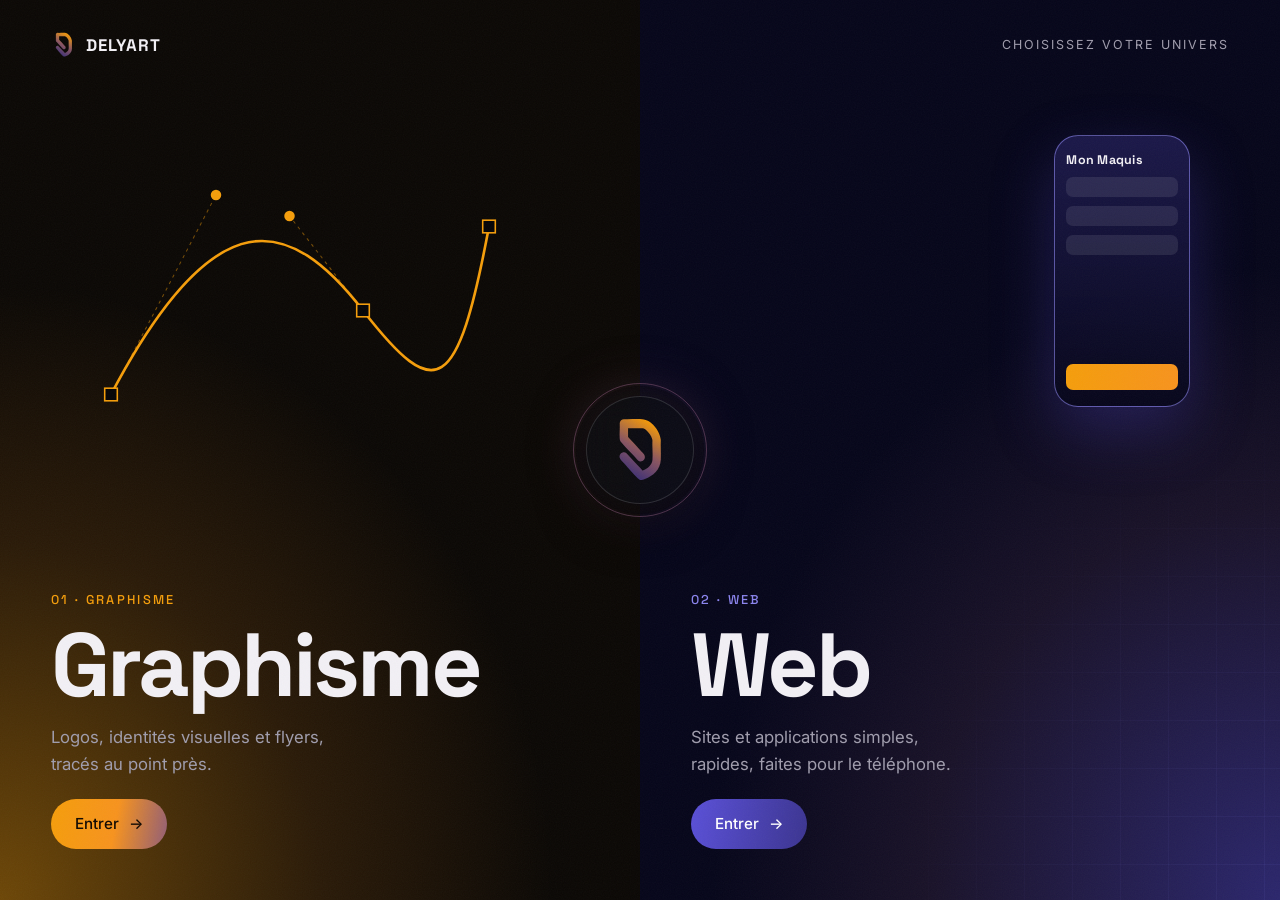
==== index.html @ 740df47e "Add files via upload" ====
<!DOCTYPE html>
<html lang="fr">
<head>
<meta charset="utf-8">
<meta name="viewport" content="width=device-width, initial-scale=1">
<title>DELYART | Graphisme & Web à Abidjan</title>
<meta name="description" content="DELYART : graphiste indépendant et web designer à Abidjan. Choisissez votre univers : Graphisme ou Web.">
<meta name="theme-color" content="#050507">
<link rel="canonical" href="https://delyart.pages.dev/">
<meta property="og:url" content="https://delyart.pages.dev/">
<meta property="og:type" content="website">
<meta property="og:title" content="DELYART | Graphisme & Web à Abidjan">
<meta property="og:description" content="DELYART : graphiste indépendant et web designer à Abidjan. Choisissez votre univers : Graphisme ou Web.">
<meta property="og:image" content="https://delyart.pages.dev/images/og-delyart.png">
<meta property="og:locale" content="fr_FR">
<meta name="twitter:card" content="summary_large_image">
<link rel="icon" href="data:image/svg+xml,%3Csvg xmlns='http://www.w3.org/2000/svg' viewBox='72 19 125 178'%3E%3Cpath d='M102.07,73.11c12.36,13.34,24.79,26.56,36.85,40.17,3.7,4.18,8.59,7.4,8.88,13.95.49,10.96-11.99,16.38-19.38,9.33-13.54-16.47-30.19-31.14-43.66-47.47-2.96-3.59-4.96-6.02-5.36-11.09-1.07-13.63.85-28.84,0-42.63.72-6.32,5.83-9.79,11.35-10.4,16.41.7,33.51-.96,49.84-.03,24.06,1.37,47.76,30.69,50.43,55.71-.77,17.91,1.03,36.8.02,54.59-1.56,27.35-20.86,43.92-43.16,52.45-8.4,3.21-12.7,4.06-19.68-2.54-12.37-11.68-24.84-26.94-36.43-39.73-3.64-4.02-11.79-10.46-12.68-16.07-1.78-11.22,10.56-18.16,18.74-11.79,13.24,14.41,26.76,28.51,40.07,42.93.82.89,2.07,3.17,2.88,3.57,1.63.8,6.78-2.28,8.5-3.25,9.05-5.08,18.07-13.41,19.07-25.15,1.47-17.24-.99-36.95-.11-54.45-.77-10.3-17.38-31.85-26.86-31.85h-39.33v23.74Z' fill='%23F59A06'/%3E%3C/svg%3E">
<link rel="preconnect" href="https://fonts.googleapis.com">
<link rel="preconnect" href="https://fonts.gstatic.com" crossorigin>
<link href="https://fonts.googleapis.com/css2?family=Inter:wght@400;500&family=Space+Grotesk:wght@500;700&display=swap" rel="stylesheet">
<style>
:root{
  --bg:#050507; --text:#f2f0f5; --muted:#a09dad; --line:#26242f;
  --amber:#F59E0B; --orange:#F7931E; --mauve:#8B5A7C; --indigo:#3B3490; --indigo-hi:#8c85f0;
  --grad:linear-gradient(100deg,var(--amber),var(--orange) 40%,var(--mauve) 75%,var(--indigo));
  --display:"Space Grotesk","Segoe UI",system-ui,sans-serif;
  --body:"Inter","Segoe UI",system-ui,sans-serif;
  --ease:cubic-bezier(.16,1,.3,1);
  --pad:clamp(1.25rem,4vw,4rem);
}
*{box-sizing:border-box;margin:0}
html,body{height:100%;background:var(--bg)}
body{color:var(--text);font:400 1rem/1.6 var(--body);-webkit-font-smoothing:antialiased;overflow:hidden}
body::after{content:"";position:fixed;inset:0;z-index:90;pointer-events:none;opacity:.04;background-image:url("data:image/svg+xml,%3Csvg xmlns='http://www.w3.org/2000/svg' width='140' height='140'%3E%3Cfilter id='n'%3E%3CfeTurbulence type='fractalNoise' baseFrequency='.85' numOctaves='3'/%3E%3C/filter%3E%3Crect width='140' height='140' filter='url(%23n)'/%3E%3C/svg%3E")}
:focus-visible{outline:2px solid var(--amber);outline-offset:-4px}
button{font:inherit;color:inherit;background:none;border:0;cursor:pointer}
a.side{color:inherit;text-decoration:none}

/* Barre du haut */
.top{position:fixed;inset:0 0 auto 0;z-index:30;display:flex;justify-content:space-between;align-items:center;padding:clamp(16px,3vw,32px) var(--pad);pointer-events:none}
.brand{display:flex;align-items:center;gap:.6rem;font:700 1.05rem var(--display);letter-spacing:.06em}
.brand svg{width:1.6rem;height:1.6rem}
.hint{font-size:.78rem;letter-spacing:.16em;text-transform:uppercase;color:var(--muted)}

/* Accueil scindé */
.split{display:flex;height:100svh;width:100%}
.side{position:relative;flex:1 1 0;min-width:0;display:flex;align-items:flex-end;text-align:left;transition:flex .9s var(--ease),opacity .6s}
.side-g{z-index:2}
.side-w{z-index:1}
.bg{position:absolute;inset:0;overflow:hidden;transition:filter .6s}
.side-g .bg{background:radial-gradient(120% 95% at 0% 100%,rgba(245,158,11,.42),rgba(247,147,30,.13) 42%,transparent 72%),#0b0805}
.side-w .bg{background:radial-gradient(120% 95% at 100% 100%,rgba(59,52,144,.7),rgba(139,90,124,.14) 46%,transparent 74%),#06061a}
.side-w .bg::before{content:"";position:absolute;inset:0;background-image:linear-gradient(rgba(140,133,240,.08) 1px,transparent 1px),linear-gradient(90deg,rgba(140,133,240,.08) 1px,transparent 1px);background-size:48px 48px;-webkit-mask-image:radial-gradient(90% 80% at 100% 100%,#000,transparent 75%);mask-image:radial-gradient(90% 80% at 100% 100%,#000,transparent 75%)}
.side:focus-visible .bg,.side:hover .bg{filter:brightness(1.18)}

.content{position:relative;display:flex;flex-direction:column;align-items:flex-start;gap:.9rem;padding:var(--pad);padding-right:calc(var(--pad) + 3rem);width:100%;transition:opacity .4s}
.kicker{font:500 .8rem var(--display);letter-spacing:.18em;text-transform:uppercase}
.side-g .kicker{color:var(--amber)} .side-w .kicker{color:var(--indigo-hi)}
.title{font:700 clamp(2.6rem,7vw,6rem)/.98 var(--display);letter-spacing:-.035em}
.desc{max-width:26ch;color:var(--muted);font-size:1.05rem}
.go{display:inline-flex;align-items:center;gap:.6rem;margin-top:.4rem;padding:.8rem 1.5rem;border-radius:999px;font-weight:500;font-size:.95rem;transition:gap .4s var(--ease),box-shadow .3s}
.side-g .go{background:var(--grad);background-size:140% 100%;color:#120a02}
.side-w .go{background:linear-gradient(100deg,#5a50d8,var(--indigo));color:#fff}
.side:hover .go,.side:focus-visible .go{gap:1rem}
.side-g:hover .go{box-shadow:0 10px 30px rgba(245,158,11,.28)}
.side-w:hover .go{box-shadow:0 10px 30px rgba(90,80,216,.4)}

/* Décors */
.art{position:absolute;pointer-events:none;transition:transform .9s var(--ease)}
.bez{left:clamp(1.5rem,7vw,6rem);top:17%;width:min(34vw,420px);overflow:visible}
.bez .curve{fill:none;stroke:var(--amber);stroke-width:2.5;stroke-linecap:round;stroke-dasharray:700;stroke-dashoffset:700;animation:draw 2.2s .5s var(--ease) forwards}
.bez .handle{stroke:rgba(245,158,11,.45);stroke-width:1;stroke-dasharray:3 4}
.bez rect{fill:var(--bg);stroke:var(--amber);stroke-width:1.5}
.bez circle{fill:var(--amber)}
.side-g:hover .bez{transform:translate(8px,-6px) rotate(-2deg)}
.phone{right:clamp(1.5rem,7vw,6rem);top:15%;width:136px;aspect-ratio:9/18;border-radius:24px;border:1.5px solid rgba(140,133,240,.6);background:linear-gradient(180deg,rgba(59,52,144,.4),rgba(6,6,26,.85));padding:16px 11px;display:flex;flex-direction:column;gap:9px;transform:rotate(6deg);box-shadow:0 24px 60px rgba(59,52,144,.45)}
.phone b{font:700 .78rem var(--display);letter-spacing:.02em}
.phone i{display:block;height:20px;border-radius:7px;background:rgba(255,255,255,.09)}
.phone i.hot{background:linear-gradient(100deg,var(--amber),var(--orange));height:26px;margin-top:auto}
.side-w:hover .phone{transform:rotate(2deg) translateY(-8px)}

/* Pastille centrale : le D + plume */
.badge{position:absolute;z-index:5;right:0;top:50%;translate:50% -50%;width:108px;height:108px;border-radius:50%;display:grid;place-items:center;pointer-events:none;background:rgba(14,14,20,.72);-webkit-backdrop-filter:blur(14px);backdrop-filter:blur(14px);border:1px solid rgba(242,240,245,.14);box-shadow:0 0 0 10px rgba(5,5,7,.35),0 18px 50px rgba(0,0,0,.55),0 0 60px rgba(139,90,124,.35);transition:opacity .5s,scale .6s var(--ease)}
.badge svg{width:46px;height:auto}
.badge::before{content:"";position:absolute;inset:-14px;border-radius:50%;border:1.5px solid rgba(139,90,124,.5);animation:ring 3.6s ease-out infinite}
@keyframes ring{0%{transform:scale(.8);opacity:.9}100%{transform:scale(1.35);opacity:0}}
@keyframes draw{to{stroke-dashoffset:0}}
@keyframes rise{from{opacity:0;transform:translateY(16px)}to{opacity:1;transform:none}}
@keyframes pop{from{opacity:0;scale:.6}to{opacity:1;scale:1}}
.content>*{animation:rise .9s var(--ease) both}
.content>:nth-child(2){animation-delay:.12s}.content>:nth-child(3){animation-delay:.22s}.content>:nth-child(4){animation-delay:.32s}
.badge{animation:pop .8s .5s var(--ease) both}
.art{animation:rise 1s .3s var(--ease) both}

/* Survol : le côté visé s'agrandit (ordinateur seulement) */
@media (hover:hover) and (pointer:fine){
  .split:not(.entering):has(.side:hover) .side:not(:hover){flex:.72}
  .split:not(.entering) .side:hover{flex:1.4}
}

/* Entrée : le côté choisi prend tout l'écran */
.split.entering .side{flex:0.0001;opacity:0;pointer-events:none}
.split.entering .side.chosen{flex:1000;opacity:1}
.split.entering .badge{opacity:0}
.split.entering .content{opacity:0}

/* Téléphone : deux blocs l'un au-dessus de l'autre, on touche pour choisir */
@media (max-width:48rem){
  .split{flex-direction:column}
  .side{flex:1 1 0}
  .content{padding-right:var(--pad);gap:.6rem;padding-bottom:calc(var(--pad) + 1.4rem)}
  .side-g .content{padding-bottom:calc(var(--pad) + 3rem)}
  .title{font-size:clamp(2.2rem,11vw,3.4rem)}
  .desc{font-size:.95rem}
  .go{padding:.6rem 1.2rem;font-size:.9rem}
  .badge{right:auto;left:50%;top:auto;bottom:0;translate:-50% 50%;width:88px;height:88px}
  .badge svg{width:38px}
  .art{display:none}
  .hint{display:none}
  .side-g .bg{background:radial-gradient(130% 100% at 0% 100%,rgba(245,158,11,.42),transparent 70%),#0b0805}
}
@media (prefers-reduced-motion:reduce){
  *,*::before{animation:none!important;transition:none!important}
  .bez .curve{stroke-dashoffset:0}
}
</style>
<script type="application/ld+json">{"@context": "https://schema.org", "@type": "ProfessionalService", "name": "DELYART", "description": "Graphiste indépendant et web designer à Abidjan : logos, identités visuelles, flyers, sites et applications.", "url": "https://delyart.pages.dev/", "image": "https://delyart.pages.dev/images/og-delyart.png", "email": "jardelehouman5@gmail.com", "areaServed": "Côte d'Ivoire", "address": {"@type": "PostalAddress", "addressLocality": "Abidjan", "addressCountry": "CI"}, "sameAs": ["https://instagram.com/delyart", "https://behance.net/delyart"]}</script>
</head>
<body>

<!-- Tracé du logo déclaré une seule fois -->
<svg width="0" height="0" style="position:absolute" aria-hidden="true">
  <defs>
    <linearGradient id="g" gradientUnits="userSpaceOnUse" x1="185" y1="45" x2="100" y2="185">
      <stop offset="0" stop-color="#f59a06"/><stop offset=".5" stop-color="#8a5560"/><stop offset="1" stop-color="#342b78"/>
    </linearGradient>
    <path id="pD" fill="url(#g)" d="M102.07,73.11c12.36,13.34,24.79,26.56,36.85,40.17,3.7,4.18,8.59,7.4,8.88,13.95.49,10.96-11.99,16.38-19.38,9.33-13.54-16.47-30.19-31.14-43.66-47.47-2.96-3.59-4.96-6.02-5.36-11.09-1.07-13.63.85-28.84,0-42.63.72-6.32,5.83-9.79,11.35-10.4,16.41.7,33.51-.96,49.84-.03,24.06,1.37,47.76,30.69,50.43,55.71-.77,17.91,1.03,36.8.02,54.59-1.56,27.35-20.86,43.92-43.16,52.45-8.4,3.21-12.7,4.06-19.68-2.54-12.37-11.68-24.84-26.94-36.43-39.73-3.64-4.02-11.79-10.46-12.68-16.07-1.78-11.22,10.56-18.16,18.74-11.79,13.24,14.41,26.76,28.51,40.07,42.93.82.89,2.07,3.17,2.88,3.57,1.63.8,6.78-2.28,8.5-3.25,9.05-5.08,18.07-13.41,19.07-25.15,1.47-17.24-.99-36.95-.11-54.45-.77-10.3-17.38-31.85-26.86-31.85h-39.33v23.74Z"/>
    <g id="pNib">
      <path fill="url(#g)" d="M51.86,104.36c1.7-9.09,1.52-17.34-1.26-26.14.98-.2,1.34.11,2.08.64,1.08.78,9.54,11.58,10.46,13.14,1.22,2.08-.98,4.6,1.31,6.56,5.69,4.89,9.6-8.39.76-7l-11.73-15.34c.35-1.76,4.32,1.06,5.24,1.44,4.13,1.71,8.73,3.45,13.13,4.04,1.46.2,4.91-.38,5.73.49l5.14,21.08c-.08.84-1.09,1.66-1.65,2.23-1.03,1.05-9.55,8.47-10.19,8.58-1.32.22-3.21-2.11-4.52-2.95-4.47-2.86-9.43-5.48-14.51-6.77Z"/>
      <path fill="#f59a06" d="M72.25,117.52c3.87-4.44,9.41-8.05,13.65-12.17,1.71-.55,2.18,1.89,3.38,2.87.22,1.32-13.19,12.75-15.19,14.19-1.01.59-3.05-3.38-2.88-4,.22-.46.73-.56,1.03-.9Z"/>
      <path fill="#f59a06" d="M51.71,75.86c-3.41,2.97-6.85-3.26-3.82-5.22,3.44-2.22,6.36,3.01,3.82,5.22Z"/>
    </g>
    <path id="pCurve" fill="#f29100" d="M39.99,134.46c1.19,1.22,5.12.07,5.65,4.36.75,6.1-7.19,6.86-8.45,1.97-.67-2.59,1.18-3.73,1-5.01-.11-.8-2.11-3.66-2.63-4.75-6.12-12.86-8.64-26.35-2.41-39.89l4.27-7.6-25.03,20.28-.77,4.16c-3.2,2.03-6.36-2.65-3.43-5.13,1.41-1.19,1.95-.17,3.1-.2,1.76-.05,24.54-19.58,28.22-22.39.83-.64,5.51-4.25,5.94-4.26,3.6,1.6-.81,3.64-2.28,5.1-12.31,12.27-14.33,27.85-7.76,44.31.68,1.7,3.57,8.03,4.57,9.05Z"/>
  </defs>
</svg>

<div class="top" id="top">
  <div class="brand"><svg viewBox="72 19 125 178" aria-hidden="true"><use href="#pD"/></svg><span>DELYART</span></div>
  <span class="hint">Choisissez votre univers</span>
</div>

<main class="split" id="split">
  <a class="side side-g" href="graphisme.html" data-room="graphisme" aria-label="Entrer dans l'univers Graphisme">
    <span class="bg" aria-hidden="true"></span>
    <svg class="art bez" viewBox="0 0 400 260" aria-hidden="true">
      <line class="handle" x1="20" y1="230" x2="120" y2="40"/>
      <line class="handle" x1="260" y1="150" x2="190" y2="60"/>
      <path class="curve" d="M20 230 C 120 40, 190 60, 260 150 S 350 230, 380 70"/>
      <rect x="14" y="224" width="12" height="12"/><rect x="254" y="144" width="12" height="12"/><rect x="374" y="64" width="12" height="12"/>
      <circle cx="120" cy="40" r="5"/><circle cx="190" cy="60" r="5"/>
    </svg>
    <span class="content">
      <span class="kicker">01 · Graphisme</span>
      <span class="title">Graphisme</span>
      <span class="desc">Logos, identités visuelles et flyers, tracés au point près.</span>
      <span class="go">Entrer <span aria-hidden="true">→</span></span>
    </span>
    <span class="badge" aria-hidden="true"><svg viewBox="72 19 125 178"><use href="#pD"/></svg></span>
  </a>

  <a class="side side-w" href="web.html" data-room="web" aria-label="Entrer dans l'univers Web">
    <span class="bg" aria-hidden="true"></span>
    <span class="art phone" aria-hidden="true"><b>Mon Maquis</b><i></i><i></i><i></i><i class="hot"></i></span>
    <span class="content">
      <span class="kicker">02 · Web</span>
      <span class="title">Web</span>
      <span class="desc">Sites et applications simples, rapides, faites pour le téléphone.</span>
      <span class="go">Entrer <span aria-hidden="true">→</span></span>
    </span>
  </a>
</main>

<script>
(()=>{
const $$=s=>[...document.querySelectorAll(s)];
const rd=matchMedia('(prefers-reduced-motion:reduce)').matches;
const split=document.querySelector('#split'),sides=$$('.side');
const pages={graphisme:'graphisme.html',web:'web.html'};
let busy=false;
/* Le côté choisi s'agrandit, puis on ouvre la page de l'univers */
function go(name){
  if(busy)return;busy=true;
  split.classList.add('entering');
  sides.forEach(s=>s.classList.toggle('chosen',s.dataset.room===name));
  setTimeout(()=>{location.href=pages[name]},rd?0:750);
}
sides.forEach(s=>s.addEventListener('click',e=>{if(e.metaKey||e.ctrlKey||e.shiftKey||e.button)return;e.preventDefault();go(s.dataset.room)}));
/* Retour avec le bouton précédent du navigateur */
addEventListener('pageshow',e=>{
  if(e.persisted){busy=false;split.classList.remove('entering');sides.forEach(s=>s.classList.remove('chosen'))}
});
/* Anciens liens #graphisme et #web */
const h=location.hash.slice(1);
if(pages[h])location.replace(pages[h]);
})();
</script>
</body>
</html>
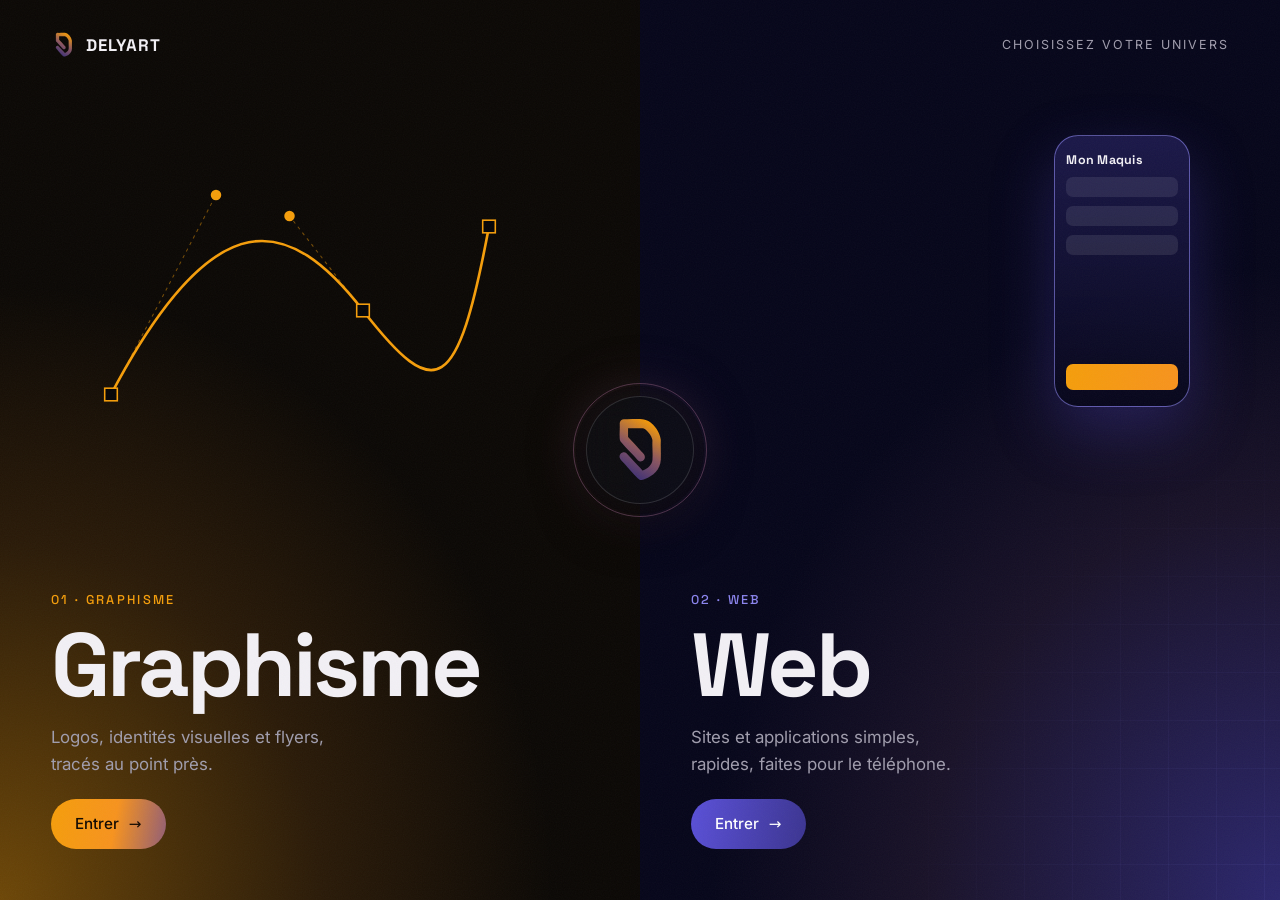
==== commit 49fbf6e4: "Add files via upload" ====
--- a/index.html
+++ b/index.html
@@ -6,18 +6,17 @@
 <title>DELYART | Graphisme & Web à Abidjan</title>
 <meta name="description" content="DELYART : graphiste indépendant et web designer à Abidjan. Choisissez votre univers : Graphisme ou Web.">
 <meta name="theme-color" content="#050507">
-<link rel="canonical" href="https://delyart.pages.dev/">
-<meta property="og:url" content="https://delyart.pages.dev/">
+<link rel="canonical" href="https://delyart.jardelehouman.workers.dev/">
+<meta property="og:url" content="https://delyart.jardelehouman.workers.dev/">
 <meta property="og:type" content="website">
 <meta property="og:title" content="DELYART | Graphisme & Web à Abidjan">
 <meta property="og:description" content="DELYART : graphiste indépendant et web designer à Abidjan. Choisissez votre univers : Graphisme ou Web.">
-<meta property="og:image" content="https://delyart.pages.dev/images/og-delyart.png">
+<meta property="og:image" content="https://delyart.jardelehouman.workers.dev/images/og-delyart.png">
 <meta property="og:locale" content="fr_FR">
 <meta name="twitter:card" content="summary_large_image">
 <link rel="icon" href="data:image/svg+xml,%3Csvg xmlns='http://www.w3.org/2000/svg' viewBox='72 19 125 178'%3E%3Cpath d='M102.07,73.11c12.36,13.34,24.79,26.56,36.85,40.17,3.7,4.18,8.59,7.4,8.88,13.95.49,10.96-11.99,16.38-19.38,9.33-13.54-16.47-30.19-31.14-43.66-47.47-2.96-3.59-4.96-6.02-5.36-11.09-1.07-13.63.85-28.84,0-42.63.72-6.32,5.83-9.79,11.35-10.4,16.41.7,33.51-.96,49.84-.03,24.06,1.37,47.76,30.69,50.43,55.71-.77,17.91,1.03,36.8.02,54.59-1.56,27.35-20.86,43.92-43.16,52.45-8.4,3.21-12.7,4.06-19.68-2.54-12.37-11.68-24.84-26.94-36.43-39.73-3.64-4.02-11.79-10.46-12.68-16.07-1.78-11.22,10.56-18.16,18.74-11.79,13.24,14.41,26.76,28.51,40.07,42.93.82.89,2.07,3.17,2.88,3.57,1.63.8,6.78-2.28,8.5-3.25,9.05-5.08,18.07-13.41,19.07-25.15,1.47-17.24-.99-36.95-.11-54.45-.77-10.3-17.38-31.85-26.86-31.85h-39.33v23.74Z' fill='%23F59A06'/%3E%3C/svg%3E">
-<link rel="preconnect" href="https://fonts.googleapis.com">
-<link rel="preconnect" href="https://fonts.gstatic.com" crossorigin>
-<link href="https://fonts.googleapis.com/css2?family=Inter:wght@400;500&family=Space+Grotesk:wght@500;700&display=swap" rel="stylesheet">
+<link rel="stylesheet" href="assets/fonts.css">
+<link rel="stylesheet" href="assets/site.css">
 <style>
 :root{
   --bg:#050507; --text:#f2f0f5; --muted:#a09dad; --line:#26242f;
@@ -124,7 +123,8 @@
   .bez .curve{stroke-dashoffset:0}
 }
 </style>
-<script type="application/ld+json">{"@context": "https://schema.org", "@type": "ProfessionalService", "name": "DELYART", "description": "Graphiste indépendant et web designer à Abidjan : logos, identités visuelles, flyers, sites et applications.", "url": "https://delyart.pages.dev/", "image": "https://delyart.pages.dev/images/og-delyart.png", "email": "jardelehouman5@gmail.com", "areaServed": "Côte d'Ivoire", "address": {"@type": "PostalAddress", "addressLocality": "Abidjan", "addressCountry": "CI"}, "sameAs": ["https://instagram.com/delyart", "https://behance.net/delyart"]}</script>
+<link rel="stylesheet" href="motion/motion.css">
+<script type="application/ld+json">{"@context": "https://schema.org", "@type": "ProfessionalService", "name": "DELYART", "description": "Graphiste indépendant et web designer à Abidjan : logos, identités visuelles, flyers, sites et applications.", "url": "https://delyart.jardelehouman.workers.dev/", "image": "https://delyart.jardelehouman.workers.dev/images/og-delyart.png", "email": "contact.delyart@gmail.com", "areaServed": "Côte d'Ivoire", "address": {"@type": "PostalAddress", "addressLocality": "Abidjan", "addressCountry": "CI"}, "sameAs": ["https://instagram.com/delyart", "https://behance.net/delyart"]}</script>
 </head>
 <body>
 
@@ -150,6 +150,7 @@
 </div>
 
 <main class="split" id="split">
+  <h1 class="sr-only">DELYART, graphiste indépendant et web designer à Abidjan</h1>
   <a class="side side-g" href="graphisme.html" data-room="graphisme" aria-label="Entrer dans l'univers Graphisme">
     <span class="bg" aria-hidden="true"></span>
     <svg class="art bez" viewBox="0 0 400 260" aria-hidden="true">
@@ -180,6 +181,7 @@
   </a>
 </main>
 
+<script src="motion/motion.js"></script>
 <script>
 (()=>{
 const $$=s=>[...document.querySelectorAll(s)];
--- a/assets/fonts.css
+++ b/assets/fonts.css
@@ -0,0 +1,5 @@
+/* DELYART — polices auto-hébergées (sous-ensemble latin, licence SIL OFL) */
+@font-face{font-family:"Space Grotesk";font-style:normal;font-weight:500;font-display:swap;src:url("fonts/space-grotesk-latin-500-normal.woff2") format("woff2")}
+@font-face{font-family:"Space Grotesk";font-style:normal;font-weight:700;font-display:swap;src:url("fonts/space-grotesk-latin-700-normal.woff2") format("woff2")}
+@font-face{font-family:"Inter";font-style:normal;font-weight:400;font-display:swap;src:url("fonts/inter-latin-400-normal.woff2") format("woff2")}
+@font-face{font-family:"Inter";font-style:normal;font-weight:500;font-display:swap;src:url("fonts/inter-latin-500-normal.woff2") format("woff2")}
--- a/assets/site.css
+++ b/assets/site.css
@@ -0,0 +1,47 @@
+/* DELYART — éléments communs : accessibilité, WhatsApp flottant, prix */
+
+/* Texte lisible par Google et les lecteurs d'écran, invisible à l'écran */
+.sr-only{position:absolute;width:1px;height:1px;margin:-1px;padding:0;overflow:hidden;clip:rect(0 0 0 0);clip-path:inset(50%);white-space:nowrap;border:0}
+
+/* Lien d'évitement : apparaît au premier appui sur Tab */
+.skip{position:fixed;top:0;left:1rem;z-index:100;padding:.75rem 1.25rem;background:var(--skip-bg,#F59E0B);color:var(--skip-fg,#120a02);font:500 .95rem/1 var(--body,system-ui,sans-serif);border-radius:0 0 .5rem .5rem;transform:translateY(-120%);transition:transform .15s}
+.skip:focus{transform:none}
+main:focus{outline:none}
+
+/* Bouton WhatsApp flottant (masqué quand la section Contact est à l'écran) */
+.wa-float{position:fixed;right:max(1rem,env(safe-area-inset-right));bottom:max(1rem,env(safe-area-inset-bottom));z-index:40;display:inline-flex;align-items:center;gap:.55rem;min-height:3.25rem;padding:0 1.25rem 0 1.05rem;border-radius:999px;background:var(--wa-bg,#F59E0B);color:var(--wa-fg,#120a02);font:500 .95rem/1 var(--body,system-ui,sans-serif);text-decoration:none;box-shadow:0 10px 30px rgba(0,0,0,.45);transition:transform .25s var(--ease,cubic-bezier(.16,1,.3,1)),opacity .3s,box-shadow .25s,visibility 0s;animation:waIn .7s var(--ease,cubic-bezier(.16,1,.3,1)) .9s backwards}
+.wa-float svg{width:1.35rem;height:1.35rem;fill:currentColor;flex:none}
+.wa-float:hover{transform:translateY(-3px);box-shadow:0 14px 36px rgba(0,0,0,.55)}
+.wa-float:focus-visible{outline:2px solid #fff;outline-offset:3px}
+.wa-float.hide{opacity:0;visibility:hidden;transform:translateY(12px);pointer-events:none;transition:transform .3s,opacity .3s,visibility 0s .3s}
+@keyframes waIn{from{opacity:0;transform:translateY(16px) scale(.92)}}
+@media (prefers-reduced-motion:reduce){.wa-float{animation:none;transition:none}.skip{transition:none}}
+
+/* Prix affiché sous un service (voir commentaire dans graphisme.html) */
+.price{display:inline-block;margin-top:.6rem;font:500 .95rem var(--display,inherit);color:var(--price-c,#F59E0B)}
+
+/* Titres : retours à la ligne équilibrés */
+h1{text-wrap:balance}
+
+/* Liste de services avec prix (Graphisme et Web) */
+.svc-sec,.about-sec{border-top:1px solid var(--line,#26242f)}
+.svc-list{list-style:none;padding:0;margin-top:2.5rem}
+.svc-list li{display:grid;grid-template-columns:minmax(10rem,1fr) 2fr;gap:1.5rem;padding:1.5rem .75rem;border-bottom:1px solid var(--line,#26242f);transition:background .3s,padding .3s var(--ease,cubic-bezier(.16,1,.3,1))}
+.svc-list li:first-child{border-top:1px solid var(--line,#26242f)}
+.svc-list li:hover{background:var(--surface,#0e0e14);padding-left:1.5rem}
+.svc-list h3{font-size:1.3rem}
+.svc-list p{color:var(--muted,#a09dad);max-width:46ch}
+.svc-list .price{display:block;margin-top:.7rem}
+.price-note{color:var(--muted,#a09dad);font-size:.92rem;margin-top:1.25rem;max-width:60ch}
+@media (max-width:52rem){.svc-list li{grid-template-columns:1fr;gap:.4rem}}
+
+/* À propos */
+.about{display:grid;grid-template-columns:auto 1fr;gap:clamp(1.5rem,4vw,3.5rem);align-items:center}
+.about-mark{width:clamp(7.5rem,18vw,11rem);aspect-ratio:1;border-radius:1.2rem;background:var(--surface,#0e0e14);border:1px solid var(--line,#26242f);display:grid;place-items:center;overflow:hidden}
+.about-mark svg{width:46%;height:auto}
+.about-mark img{width:100%;height:100%;object-fit:cover}
+.about h2{margin:.5rem 0 1rem}
+.about p{color:var(--muted,#a09dad);max-width:52ch}
+.about p+p{margin-top:.9rem}
+.about .btn{margin-top:1.5rem}
+@media (max-width:40rem){.about{grid-template-columns:1fr}}
--- a/motion/motion.css
+++ b/motion/motion.css
@@ -0,0 +1,55 @@
+/* ==========================================================
+   DELYART — Animations (reprises du travail Bolt, réécrites en CSS/JS simples)
+   Chargé APRÈS le <style> de chaque page. Utilise --ease / --amber de la page.
+   Tout est désactivé si l'utilisateur demande « moins d'animations ».
+   ========================================================== */
+
+/* 1. Apparition au scroll v2 : plus ample (28px, 1s) + flou sur ordinateur.
+      Sur téléphone : pas de flou (plus léger pour les mobiles d'entrée de gamme). */
+html.js .rv{
+  opacity:0;
+  transform:translateY(28px);
+  transition:opacity 1s var(--ease,cubic-bezier(.16,1,.3,1)),transform 1s var(--ease,cubic-bezier(.16,1,.3,1)),filter 1s var(--ease,cubic-bezier(.16,1,.3,1));
+}
+html.js .rv.in{opacity:1;transform:none}
+@media (hover:hover) and (pointer:fine){
+  html.js .rv{filter:blur(8px)}
+  html.js .rv.in{filter:blur(0)}
+}
+
+/* 2. Entrée de page (pages Graphisme et Web) : fondu + léger flou.
+      fill-mode « backwards » : aucun style résiduel après l'animation. */
+@keyframes pageIn{
+  from{opacity:0;transform:translateY(12px) scale(.99);filter:blur(6px)}
+  to{opacity:1;transform:none;filter:blur(0)}
+}
+main:not(.split){animation:pageIn .6s var(--ease,cubic-bezier(.16,1,.3,1)) backwards}
+
+/* 3. Boutons magnétiques */
+[data-magnet]{will-change:translate}
+
+/* 4. Accueil : le split suit la souris en 3D (±3°) */
+html.fine-motion .split{
+  transform:perspective(1200px) rotateX(var(--rx,0deg)) rotateY(var(--ry,0deg));
+  transition:transform .3s ease-out;
+}
+html.fine-motion .split.entering{transition:transform .3s ease-out}
+
+/* 5. Curseur personnalisé (accueil, ordinateur seulement) */
+html.has-cursor .side{cursor:none}
+.cursor-ring,.cursor-dot{
+  position:fixed;left:0;top:0;z-index:100;pointer-events:none;border-radius:50%;
+  mix-blend-mode:difference;opacity:0;transition:opacity .25s;
+}
+.cursor-ring{width:32px;height:32px;border:1px solid rgba(245,158,11,.5);
+  scale:var(--s,1);transition:opacity .25s,scale .25s var(--ease,cubic-bezier(.16,1,.3,1))}
+.cursor-dot{width:6px;height:6px;background:var(--amber,#F59E0B)}
+html.cursor-on .cursor-ring,html.cursor-on .cursor-dot{opacity:1}
+
+/* 6. Mouvement réduit : tout est affiché directement */
+@media (prefers-reduced-motion:reduce){
+  html.js .rv,html.js .rv.in{opacity:1;transform:none;filter:none;transition:none}
+  main:not(.split){animation:none}
+  .split{transform:none!important}
+  .cursor-ring,.cursor-dot{display:none}
+}
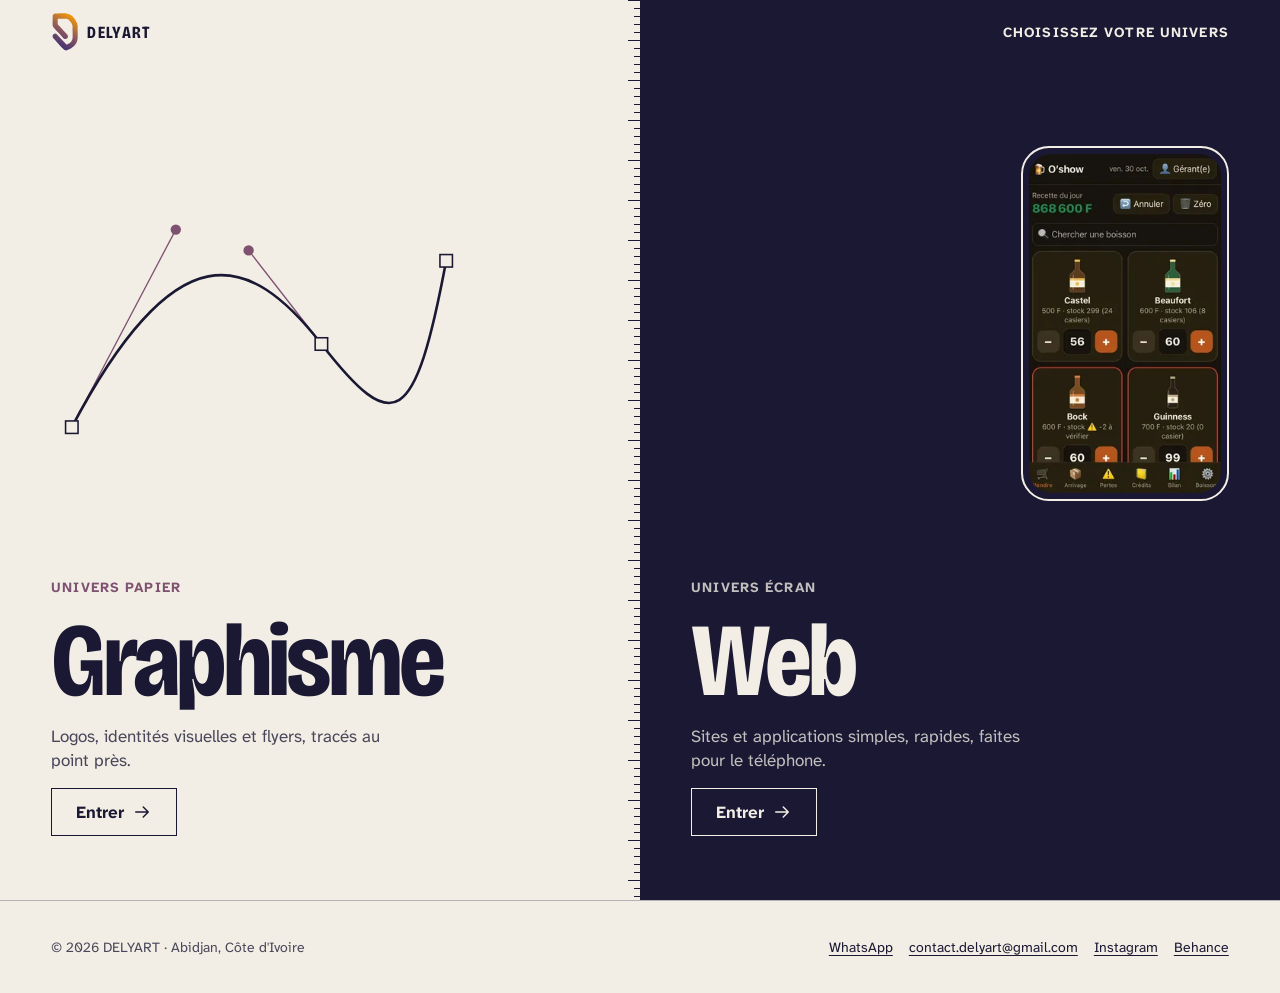
==== commit 3fa3b321: "Add files via upload" ====
--- a/index.html
+++ b/index.html
@@ -2,10 +2,10 @@
 <html lang="fr">
 <head>
 <meta charset="utf-8">
-<meta name="viewport" content="width=device-width, initial-scale=1">
+<meta name="viewport" content="width=device-width, initial-scale=1, viewport-fit=cover">
 <title>DELYART | Graphisme & Web à Abidjan</title>
 <meta name="description" content="DELYART : graphiste indépendant et web designer à Abidjan. Choisissez votre univers : Graphisme ou Web.">
-<meta name="theme-color" content="#050507">
+<meta name="theme-color" content="#F2EEE5">
 <link rel="canonical" href="https://delyart.jardelehouman.workers.dev/">
 <meta property="og:url" content="https://delyart.jardelehouman.workers.dev/">
 <meta property="og:type" content="website">
@@ -15,121 +15,17 @@
 <meta property="og:locale" content="fr_FR">
 <meta name="twitter:card" content="summary_large_image">
 <link rel="icon" href="data:image/svg+xml,%3Csvg xmlns='http://www.w3.org/2000/svg' viewBox='72 19 125 178'%3E%3Cpath d='M102.07,73.11c12.36,13.34,24.79,26.56,36.85,40.17,3.7,4.18,8.59,7.4,8.88,13.95.49,10.96-11.99,16.38-19.38,9.33-13.54-16.47-30.19-31.14-43.66-47.47-2.96-3.59-4.96-6.02-5.36-11.09-1.07-13.63.85-28.84,0-42.63.72-6.32,5.83-9.79,11.35-10.4,16.41.7,33.51-.96,49.84-.03,24.06,1.37,47.76,30.69,50.43,55.71-.77,17.91,1.03,36.8.02,54.59-1.56,27.35-20.86,43.92-43.16,52.45-8.4,3.21-12.7,4.06-19.68-2.54-12.37-11.68-24.84-26.94-36.43-39.73-3.64-4.02-11.79-10.46-12.68-16.07-1.78-11.22,10.56-18.16,18.74-11.79,13.24,14.41,26.76,28.51,40.07,42.93.82.89,2.07,3.17,2.88,3.57,1.63.8,6.78-2.28,8.5-3.25,9.05-5.08,18.07-13.41,19.07-25.15,1.47-17.24-.99-36.95-.11-54.45-.77-10.3-17.38-31.85-26.86-31.85h-39.33v23.74Z' fill='%23F59A06'/%3E%3C/svg%3E">
-<link rel="stylesheet" href="assets/fonts.css">
-<link rel="stylesheet" href="assets/site.css">
-<style>
-:root{
-  --bg:#050507; --text:#f2f0f5; --muted:#a09dad; --line:#26242f;
-  --amber:#F59E0B; --orange:#F7931E; --mauve:#8B5A7C; --indigo:#3B3490; --indigo-hi:#8c85f0;
-  --grad:linear-gradient(100deg,var(--amber),var(--orange) 40%,var(--mauve) 75%,var(--indigo));
-  --display:"Space Grotesk","Segoe UI",system-ui,sans-serif;
-  --body:"Inter","Segoe UI",system-ui,sans-serif;
-  --ease:cubic-bezier(.16,1,.3,1);
-  --pad:clamp(1.25rem,4vw,4rem);
-}
-*{box-sizing:border-box;margin:0}
-html,body{height:100%;background:var(--bg)}
-body{color:var(--text);font:400 1rem/1.6 var(--body);-webkit-font-smoothing:antialiased;overflow:hidden}
-body::after{content:"";position:fixed;inset:0;z-index:90;pointer-events:none;opacity:.04;background-image:url("data:image/svg+xml,%3Csvg xmlns='http://www.w3.org/2000/svg' width='140' height='140'%3E%3Cfilter id='n'%3E%3CfeTurbulence type='fractalNoise' baseFrequency='.85' numOctaves='3'/%3E%3C/filter%3E%3Crect width='140' height='140' filter='url(%23n)'/%3E%3C/svg%3E")}
-:focus-visible{outline:2px solid var(--amber);outline-offset:-4px}
-button{font:inherit;color:inherit;background:none;border:0;cursor:pointer}
-a.side{color:inherit;text-decoration:none}
-
-/* Barre du haut */
-.top{position:fixed;inset:0 0 auto 0;z-index:30;display:flex;justify-content:space-between;align-items:center;padding:clamp(16px,3vw,32px) var(--pad);pointer-events:none}
-.brand{display:flex;align-items:center;gap:.6rem;font:700 1.05rem var(--display);letter-spacing:.06em}
-.brand svg{width:1.6rem;height:1.6rem}
-.hint{font-size:.78rem;letter-spacing:.16em;text-transform:uppercase;color:var(--muted)}
-
-/* Accueil scindé */
-.split{display:flex;height:100svh;width:100%}
-.side{position:relative;flex:1 1 0;min-width:0;display:flex;align-items:flex-end;text-align:left;transition:flex .9s var(--ease),opacity .6s}
-.side-g{z-index:2}
-.side-w{z-index:1}
-.bg{position:absolute;inset:0;overflow:hidden;transition:filter .6s}
-.side-g .bg{background:radial-gradient(120% 95% at 0% 100%,rgba(245,158,11,.42),rgba(247,147,30,.13) 42%,transparent 72%),#0b0805}
-.side-w .bg{background:radial-gradient(120% 95% at 100% 100%,rgba(59,52,144,.7),rgba(139,90,124,.14) 46%,transparent 74%),#06061a}
-.side-w .bg::before{content:"";position:absolute;inset:0;background-image:linear-gradient(rgba(140,133,240,.08) 1px,transparent 1px),linear-gradient(90deg,rgba(140,133,240,.08) 1px,transparent 1px);background-size:48px 48px;-webkit-mask-image:radial-gradient(90% 80% at 100% 100%,#000,transparent 75%);mask-image:radial-gradient(90% 80% at 100% 100%,#000,transparent 75%)}
-.side:focus-visible .bg,.side:hover .bg{filter:brightness(1.18)}
-
-.content{position:relative;display:flex;flex-direction:column;align-items:flex-start;gap:.9rem;padding:var(--pad);padding-right:calc(var(--pad) + 3rem);width:100%;transition:opacity .4s}
-.kicker{font:500 .8rem var(--display);letter-spacing:.18em;text-transform:uppercase}
-.side-g .kicker{color:var(--amber)} .side-w .kicker{color:var(--indigo-hi)}
-.title{font:700 clamp(2.6rem,7vw,6rem)/.98 var(--display);letter-spacing:-.035em}
-.desc{max-width:26ch;color:var(--muted);font-size:1.05rem}
-.go{display:inline-flex;align-items:center;gap:.6rem;margin-top:.4rem;padding:.8rem 1.5rem;border-radius:999px;font-weight:500;font-size:.95rem;transition:gap .4s var(--ease),box-shadow .3s}
-.side-g .go{background:var(--grad);background-size:140% 100%;color:#120a02}
-.side-w .go{background:linear-gradient(100deg,#5a50d8,var(--indigo));color:#fff}
-.side:hover .go,.side:focus-visible .go{gap:1rem}
-.side-g:hover .go{box-shadow:0 10px 30px rgba(245,158,11,.28)}
-.side-w:hover .go{box-shadow:0 10px 30px rgba(90,80,216,.4)}
-
-/* Décors */
-.art{position:absolute;pointer-events:none;transition:transform .9s var(--ease)}
-.bez{left:clamp(1.5rem,7vw,6rem);top:17%;width:min(34vw,420px);overflow:visible}
-.bez .curve{fill:none;stroke:var(--amber);stroke-width:2.5;stroke-linecap:round;stroke-dasharray:700;stroke-dashoffset:700;animation:draw 2.2s .5s var(--ease) forwards}
-.bez .handle{stroke:rgba(245,158,11,.45);stroke-width:1;stroke-dasharray:3 4}
-.bez rect{fill:var(--bg);stroke:var(--amber);stroke-width:1.5}
-.bez circle{fill:var(--amber)}
-.side-g:hover .bez{transform:translate(8px,-6px) rotate(-2deg)}
-.phone{right:clamp(1.5rem,7vw,6rem);top:15%;width:136px;aspect-ratio:9/18;border-radius:24px;border:1.5px solid rgba(140,133,240,.6);background:linear-gradient(180deg,rgba(59,52,144,.4),rgba(6,6,26,.85));padding:16px 11px;display:flex;flex-direction:column;gap:9px;transform:rotate(6deg);box-shadow:0 24px 60px rgba(59,52,144,.45)}
-.phone b{font:700 .78rem var(--display);letter-spacing:.02em}
-.phone i{display:block;height:20px;border-radius:7px;background:rgba(255,255,255,.09)}
-.phone i.hot{background:linear-gradient(100deg,var(--amber),var(--orange));height:26px;margin-top:auto}
-.side-w:hover .phone{transform:rotate(2deg) translateY(-8px)}
-
-/* Pastille centrale : le D + plume */
-.badge{position:absolute;z-index:5;right:0;top:50%;translate:50% -50%;width:108px;height:108px;border-radius:50%;display:grid;place-items:center;pointer-events:none;background:rgba(14,14,20,.72);-webkit-backdrop-filter:blur(14px);backdrop-filter:blur(14px);border:1px solid rgba(242,240,245,.14);box-shadow:0 0 0 10px rgba(5,5,7,.35),0 18px 50px rgba(0,0,0,.55),0 0 60px rgba(139,90,124,.35);transition:opacity .5s,scale .6s var(--ease)}
-.badge svg{width:46px;height:auto}
-.badge::before{content:"";position:absolute;inset:-14px;border-radius:50%;border:1.5px solid rgba(139,90,124,.5);animation:ring 3.6s ease-out infinite}
-@keyframes ring{0%{transform:scale(.8);opacity:.9}100%{transform:scale(1.35);opacity:0}}
-@keyframes draw{to{stroke-dashoffset:0}}
-@keyframes rise{from{opacity:0;transform:translateY(16px)}to{opacity:1;transform:none}}
-@keyframes pop{from{opacity:0;scale:.6}to{opacity:1;scale:1}}
-.content>*{animation:rise .9s var(--ease) both}
-.content>:nth-child(2){animation-delay:.12s}.content>:nth-child(3){animation-delay:.22s}.content>:nth-child(4){animation-delay:.32s}
-.badge{animation:pop .8s .5s var(--ease) both}
-.art{animation:rise 1s .3s var(--ease) both}
-
-/* Survol : le côté visé s'agrandit (ordinateur seulement) */
-@media (hover:hover) and (pointer:fine){
-  .split:not(.entering):has(.side:hover) .side:not(:hover){flex:.72}
-  .split:not(.entering) .side:hover{flex:1.4}
-}
-
-/* Entrée : le côté choisi prend tout l'écran */
-.split.entering .side{flex:0.0001;opacity:0;pointer-events:none}
-.split.entering .side.chosen{flex:1000;opacity:1}
-.split.entering .badge{opacity:0}
-.split.entering .content{opacity:0}
-
-/* Téléphone : deux blocs l'un au-dessus de l'autre, on touche pour choisir */
-@media (max-width:48rem){
-  .split{flex-direction:column}
-  .side{flex:1 1 0}
-  .content{padding-right:var(--pad);gap:.6rem;padding-bottom:calc(var(--pad) + 1.4rem)}
-  .side-g .content{padding-bottom:calc(var(--pad) + 3rem)}
-  .title{font-size:clamp(2.2rem,11vw,3.4rem)}
-  .desc{font-size:.95rem}
-  .go{padding:.6rem 1.2rem;font-size:.9rem}
-  .badge{right:auto;left:50%;top:auto;bottom:0;translate:-50% 50%;width:88px;height:88px}
-  .badge svg{width:38px}
-  .art{display:none}
-  .hint{display:none}
-  .side-g .bg{background:radial-gradient(130% 100% at 0% 100%,rgba(245,158,11,.42),transparent 70%),#0b0805}
-}
-@media (prefers-reduced-motion:reduce){
-  *,*::before{animation:none!important;transition:none!important}
-  .bez .curve{stroke-dashoffset:0}
-}
-</style>
-<link rel="stylesheet" href="motion/motion.css">
-<script type="application/ld+json">{"@context": "https://schema.org", "@type": "ProfessionalService", "name": "DELYART", "description": "Graphiste indépendant et web designer à Abidjan : logos, identités visuelles, flyers, sites et applications.", "url": "https://delyart.jardelehouman.workers.dev/", "image": "https://delyart.jardelehouman.workers.dev/images/og-delyart.png", "email": "contact.delyart@gmail.com", "areaServed": "Côte d'Ivoire", "address": {"@type": "PostalAddress", "addressLocality": "Abidjan", "addressCountry": "CI"}, "sameAs": ["https://instagram.com/delyart", "https://behance.net/delyart"]}</script>
+<link rel="preload" href="assets/fonts/bricolage-grotesque-latin.woff2" as="font" type="font/woff2" crossorigin>
+<link rel="preload" href="assets/fonts/atkinson-hyperlegible-next-latin.woff2" as="font" type="font/woff2" crossorigin>
+<link rel="stylesheet" href="assets/delyart.css">
+<!-- « js » = JavaScript actif ; « anim » = le visiteur accepte le mouvement. Sans eux, tout reste visible et statique. -->
+<script>document.documentElement.classList.add('js');if(!matchMedia('(prefers-reduced-motion: reduce)').matches)document.documentElement.classList.add('anim')</script>
+<script src="assets/delyart.js" defer></script>
+<script type="application/ld+json">{"@context": "https://schema.org", "@type": "ProfessionalService", "name": "DELYART", "description": "Graphiste indépendant et web designer à Abidjan : logos, identités visuelles, flyers, sites et applications.", "url": "https://delyart.jardelehouman.workers.dev/", "image": "https://delyart.jardelehouman.workers.dev/images/og-delyart.png", "email": "jardelehouman5@gmail.com", "areaServed": "Côte d'Ivoire", "address": {"@type": "PostalAddress", "addressLocality": "Abidjan", "addressCountry": "CI"}, "sameAs": ["https://instagram.com/delyart", "https://behance.net/delyart"]}</script>
 </head>
-<body>
-
-<!-- Tracé du logo déclaré une seule fois -->
-<svg width="0" height="0" style="position:absolute" aria-hidden="true">
+<body class="theme-papier accueil">
+<a class="evitement" href="#univers">Aller au choix des univers</a>
+<svg class="sprite" aria-hidden="true" focusable="false">
   <defs>
     <linearGradient id="g" gradientUnits="userSpaceOnUse" x1="185" y1="45" x2="100" y2="185">
       <stop offset="0" stop-color="#f59a06"/><stop offset=".5" stop-color="#8a5560"/><stop offset="1" stop-color="#342b78"/>
@@ -141,70 +37,63 @@
       <path fill="#f59a06" d="M51.71,75.86c-3.41,2.97-6.85-3.26-3.82-5.22,3.44-2.22,6.36,3.01,3.82,5.22Z"/>
     </g>
     <path id="pCurve" fill="#f29100" d="M39.99,134.46c1.19,1.22,5.12.07,5.65,4.36.75,6.1-7.19,6.86-8.45,1.97-.67-2.59,1.18-3.73,1-5.01-.11-.8-2.11-3.66-2.63-4.75-6.12-12.86-8.64-26.35-2.41-39.89l4.27-7.6-25.03,20.28-.77,4.16c-3.2,2.03-6.36-2.65-3.43-5.13,1.41-1.19,1.95-.17,3.1-.2,1.76-.05,24.54-19.58,28.22-22.39.83-.64,5.51-4.25,5.94-4.26,3.6,1.6-.81,3.64-2.28,5.1-12.31,12.27-14.33,27.85-7.76,44.31.68,1.7,3.57,8.03,4.57,9.05Z"/>
+    <symbol id="i-fleche" viewBox="0 0 24 24"><path d="M4.5 12h15M13.5 6l6 6-6 6"/></symbol>
+    <symbol id="i-bas" viewBox="0 0 24 24"><path d="M12 4.5v15M6 13.5l6 6 6-6"/></symbol>
+    <symbol id="i-wa" viewBox="0 0 24 24"><path d="M20.25 11.75a8.25 8.25 0 0 1-12.2 7.24L3.75 20.25l1.3-4.1a8.25 8.25 0 1 1 15.2-4.4z"/><path d="M9 8.25c.2 3.4 3.35 6.55 6.75 6.75l.9-1.8-2.1-1.05-.9.9a3.9 3.9 0 0 1-2.7-2.7l.9-.9L10.8 7.35z"/></symbol>
+    <symbol id="i-mail" viewBox="0 0 24 24"><path d="M3.75 6h16.5v12H3.75z"/><path d="M3.75 6.75 12 12.75l8.25-6"/></symbol>
+    <symbol id="i-insta" viewBox="0 0 24 24"><path d="M8.25 3.75h7.5a4.5 4.5 0 0 1 4.5 4.5v7.5a4.5 4.5 0 0 1-4.5 4.5h-7.5a4.5 4.5 0 0 1-4.5-4.5v-7.5a4.5 4.5 0 0 1 4.5-4.5z"/><path d="M15.75 12a3.75 3.75 0 1 1-7.5 0 3.75 3.75 0 0 1 7.5 0zM17.25 6.75v0"/></symbol>
+    <symbol id="i-be" viewBox="0 0 24 24"><path d="M3.75 6.75h4.5a2.63 2.63 0 0 1 0 5.25h-4.5zM3.75 12h5.25a2.63 2.63 0 0 1 0 5.25H3.75zM14.25 14.25h6a3 3 0 1 0-.9 2.15M15 8.25h4.5"/></symbol>
   </defs>
 </svg>
-
-<div class="top" id="top">
-  <div class="brand"><svg viewBox="72 19 125 178" aria-hidden="true"><use href="#pD"/></svg><span>DELYART</span></div>
-  <span class="hint">Choisissez votre univers</span>
-</div>
-
-<main class="split" id="split">
+<header class="entete">
+  <div class="cadre entete-in">
+    <a class="marque" href="index.html" aria-label="DELYART, retour à l'accueil"><svg viewBox="72 19 125 178" aria-hidden="true" focusable="false"><use href="#pD"/></svg><span>DELYART</span></a>
+    <p class="indice-univers">Choisissez votre univers</p>
+  </div>
+</header>
+<main id="univers" tabindex="-1">
   <h1 class="sr-only">DELYART, graphiste indépendant et web designer à Abidjan</h1>
-  <a class="side side-g" href="graphisme.html" data-room="graphisme" aria-label="Entrer dans l'univers Graphisme">
-    <span class="bg" aria-hidden="true"></span>
-    <svg class="art bez" viewBox="0 0 400 260" aria-hidden="true">
-      <line class="handle" x1="20" y1="230" x2="120" y2="40"/>
-      <line class="handle" x1="260" y1="150" x2="190" y2="60"/>
-      <path class="curve" d="M20 230 C 120 40, 190 60, 260 150 S 350 230, 380 70"/>
-      <rect x="14" y="224" width="12" height="12"/><rect x="254" y="144" width="12" height="12"/><rect x="374" y="64" width="12" height="12"/>
-      <circle cx="120" cy="40" r="5"/><circle cx="190" cy="60" r="5"/>
-    </svg>
-    <span class="content">
-      <span class="kicker">01 · Graphisme</span>
-      <span class="title">Graphisme</span>
-      <span class="desc">Logos, identités visuelles et flyers, tracés au point près.</span>
-      <span class="go">Entrer <span aria-hidden="true">→</span></span>
-    </span>
-    <span class="badge" aria-hidden="true"><svg viewBox="72 19 125 178"><use href="#pD"/></svg></span>
-  </a>
-
-  <a class="side side-w" href="web.html" data-room="web" aria-label="Entrer dans l'univers Web">
-    <span class="bg" aria-hidden="true"></span>
-    <span class="art phone" aria-hidden="true"><b>Mon Maquis</b><i></i><i></i><i></i><i class="hot"></i></span>
-    <span class="content">
-      <span class="kicker">02 · Web</span>
-      <span class="title">Web</span>
-      <span class="desc">Sites et applications simples, rapides, faites pour le téléphone.</span>
-      <span class="go">Entrer <span aria-hidden="true">→</span></span>
-    </span>
-  </a>
+  <div class="univers">
+    <a class="cote cote-g theme-papier" href="graphisme.html">
+      <span class="cote-visuel" aria-hidden="true">
+        <svg class="bez-index" viewBox="0 0 400 260" focusable="false">
+          <line class="poignee" x1="20" y1="230" x2="120" y2="40"/>
+          <line class="poignee" x1="260" y1="150" x2="190" y2="60"/>
+          <path class="courbe" pathLength="1" d="M20 230 C 120 40, 190 60, 260 150 S 350 230, 380 70"/>
+          <rect class="ancre" x="14" y="224" width="12" height="12"/><rect class="ancre" x="254" y="144" width="12" height="12"/><rect class="ancre" x="374" y="64" width="12" height="12"/>
+          <circle class="bout" cx="120" cy="40" r="5"/><circle class="bout" cx="190" cy="60" r="5"/>
+        </svg>
+      </span>
+      <span class="cote-texte">
+        <span class="etiquette">Univers papier</span>
+        <span class="cote-titre" role="heading" aria-level="2">Graphisme</span>
+        <span class="cote-desc">Logos, identités visuelles et flyers, tracés au point près.</span>
+        <span class="btn btn-trait">Entrer<svg class="ico" aria-hidden="true" focusable="false"><use href="#i-fleche"/></svg></span>
+      </span>
+    </a>
+    <a class="cote cote-w theme-encre" href="web.html">
+      <span class="cote-visuel" aria-hidden="true">
+        <span class="mini-tel"><img src="images/mon-maquis-2-260.webp" width="260" height="443" alt="" decoding="async"></span>
+      </span>
+      <span class="cote-texte">
+        <span class="etiquette">Univers écran</span>
+        <span class="cote-titre" role="heading" aria-level="2">Web</span>
+        <span class="cote-desc">Sites et applications simples, rapides, faites pour le téléphone.</span>
+        <span class="btn btn-trait">Entrer<svg class="ico" aria-hidden="true" focusable="false"><use href="#i-fleche"/></svg></span>
+      </span>
+    </a>
+  </div>
 </main>
-
-<script src="motion/motion.js"></script>
-<script>
-(()=>{
-const $$=s=>[...document.querySelectorAll(s)];
-const rd=matchMedia('(prefers-reduced-motion:reduce)').matches;
-const split=document.querySelector('#split'),sides=$$('.side');
-const pages={graphisme:'graphisme.html',web:'web.html'};
-let busy=false;
-/* Le côté choisi s'agrandit, puis on ouvre la page de l'univers */
-function go(name){
-  if(busy)return;busy=true;
-  split.classList.add('entering');
-  sides.forEach(s=>s.classList.toggle('chosen',s.dataset.room===name));
-  setTimeout(()=>{location.href=pages[name]},rd?0:750);
-}
-sides.forEach(s=>s.addEventListener('click',e=>{if(e.metaKey||e.ctrlKey||e.shiftKey||e.button)return;e.preventDefault();go(s.dataset.room)}));
-/* Retour avec le bouton précédent du navigateur */
-addEventListener('pageshow',e=>{
-  if(e.persisted){busy=false;split.classList.remove('entering');sides.forEach(s=>s.classList.remove('chosen'))}
-});
-/* Anciens liens #graphisme et #web */
-const h=location.hash.slice(1);
-if(pages[h])location.replace(pages[h]);
-})();
-</script>
+<footer class="pied theme-papier" style="margin-top:0">
+  <div class="cadre pied-in">
+    <p>© <span data-annee>2026</span> DELYART · Abidjan, Côte d'Ivoire</p>
+    <ul>
+      <li><a href="https://wa.me/2250757887372?text=Bonjour%2C%20j%27ai%20vu%20votre%20portfolio%20DELYART.%20Voici%20mon%20besoin%20%3A%20" target="_blank" rel="noopener">WhatsApp</a></li>
+      <li><a href="mailto:contact.delyart@gmail.com">contact.delyart@gmail.com</a></li>
+      <li><a href="https://instagram.com/delyart" target="_blank" rel="noopener">Instagram</a></li>
+      <li><a href="https://behance.net/delyart" target="_blank" rel="noopener">Behance</a></li>
+    </ul>
+  </div>
+</footer>
 </body>
 </html>
--- a/assets/delyart.css
+++ b/assets/delyart.css
@@ -0,0 +1,448 @@
+/* =====================================================================
+   DELYART V12 · « Le Bon à Tirer »
+   Une seule feuille de style pour tout le site.
+   Le site se lit comme une épreuve d'imprimeur : papier ivoire (Graphisme),
+   encre (Web), et l'orange uni réservé au travail fini (les boutons d'action).
+   Le dégradé n'existe que dans le logo.
+
+   Sommaire
+   1. Polices            7. Accueil coupé en deux
+   2. Variables          8. Sections et composants
+   3. Base               9. Scène signature : le logo qui se démonte
+   4. Grille            10. Scène Mon Maquis : le téléphone fixe
+   5. En-tête et pied   11. Micro-interactions (masques, repères de coupe)
+   6. Boutons           12. Transitions entre pages, mouvement réduit
+   ===================================================================== */
+
+/* ---------- 1. Polices (auto-hébergées, sous-ensemble latin, licence SIL OFL) ---------- */
+@font-face{font-family:"Bricolage Grotesque";src:url("fonts/bricolage-grotesque-latin.woff2") format("woff2");font-weight:600 800;font-display:swap}
+@font-face{font-family:"Atkinson Hyperlegible Next";src:url("fonts/atkinson-hyperlegible-next-latin.woff2") format("woff2");font-weight:400 700;font-display:swap}
+/* Polices de secours calibrées : le texte ne « saute » pas quand la vraie police arrive (CLS 0) */
+@font-face{font-family:"Bricolage secours";src:local("Arial"),local("Liberation Sans"),local("Roboto");size-adjust:84.5%;ascent-override:110%;descent-override:32%;line-gap-override:0%}
+@font-face{font-family:"Atkinson secours";src:local("Arial"),local("Liberation Sans"),local("Roboto");size-adjust:99%;ascent-override:99%;descent-override:32%;line-gap-override:0%}
+
+/* ---------- 2. Variables : tout le réglage du site est ici ---------- */
+:root{
+  /* Couleurs (5 au maximum) */
+  --papier:#F2EEE5;   /* ivoire : le papier de l'épreuve */
+  --encre:#1A1833;    /* encre indigo profond, tirée du #3B3490 du logo */
+  --orange:#F7931E;   /* orange uni : le travail fini, réservé aux actions */
+  --mauve:#7E5170;    /* mauve du logo, assombri pour le contraste : annotations */
+  --indigo:#3B3490;   /* indigo du logo : liens visités, détails de l'univers Web */
+
+  /* Typographie : 2 familles, 6 tailles fluides */
+  --f-titre:"Bricolage Grotesque","Bricolage secours",Arial,sans-serif;
+  --f-texte:"Atkinson Hyperlegible Next","Atkinson secours",Arial,sans-serif;
+  --t1:.875rem;                                             /* étiquettes, mentions */
+  --t2:clamp(1rem,.97rem + .15vw,1.0625rem);                 /* texte courant */
+  --t3:clamp(1.1875rem,1.05rem + .6vw,1.5rem);               /* chapô, sous-titres */
+  --t4:clamp(1.5rem,1.15rem + 1.6vw,2.5rem);                 /* titres de bloc, courriel */
+  --t5:clamp(2rem,min(1.3rem + 4.2vw,.5rem + 8svh),5rem);    /* titres de section, h1 Graphisme */
+  --t6:clamp(2.5rem,min(1.2rem + 6.6vw,.5rem + 11svh),8.5rem); /* très grands titres */
+
+  /* Espacements : une seule échelle, base 8 px */
+  --e1:.5rem; --e2:1rem; --e3:1.5rem; --e4:2rem; --e5:3rem; --e6:4rem; --e7:6rem; --e8:8rem;
+
+  /* Grille : 12 colonnes, gouttière constante */
+  --colonnes:12; --goutt:1.5rem; --marge:clamp(1.25rem,4vw,4rem); --largeur:90rem;
+  --h-entete:4rem;
+
+  /* Mouvement : 3 durées, 2 courbes. Pour tout ralentir, augmente les durées. */
+  --d-1:200ms; --d-2:400ms; --d-3:800ms;
+  --c-trace:cubic-bezier(.65,0,.35,1);  /* « le trait de plume » : part doucement, finit doucement */
+  --c-pose:cubic-bezier(.2,.8,.2,1);    /* « la pièce se pose » : rapide puis amortie */
+
+  /* Empilement */
+  --z-scene:1; --z-entete:20; --z-evitement:50;
+}
+/* Thèmes : le papier (Graphisme) et l'encre (Web) */
+.theme-papier{--fond:var(--papier);--texte:var(--encre);--doux:color-mix(in srgb,var(--encre) 78%,var(--papier));--trait:color-mix(in srgb,var(--encre) 28%,var(--papier));--note:var(--mauve);color-scheme:light}
+.theme-encre{--fond:var(--encre);--texte:var(--papier);--doux:color-mix(in srgb,var(--papier) 78%,var(--encre));--trait:color-mix(in srgb,var(--papier) 30%,var(--encre));--note:color-mix(in srgb,var(--papier) 78%,var(--encre));color-scheme:dark}
+
+/* ---------- 3. Base ---------- */
+*,*::before,*::after{box-sizing:border-box}
+*{margin:0}
+html{-webkit-text-size-adjust:100%;text-size-adjust:100%;scroll-padding-top:var(--e3)}
+body{background:var(--fond);color:var(--texte);font:400 var(--t2)/1.5rem var(--f-texte);overflow-x:clip;padding-top:var(--h-entete);min-height:100svh;display:flex;flex-direction:column}
+main{flex:1;overflow-x:clip}
+img,svg{display:block;max-width:100%}
+img{height:auto}
+a{color:inherit;text-underline-offset:.2em;text-decoration-thickness:1px}
+h1,h2,h3{font-family:var(--f-titre);font-weight:700;line-height:.98;letter-spacing:-.02em;text-wrap:balance;overflow-wrap:break-word}
+h3{font-size:var(--t3);line-height:1.15;letter-spacing:-.01em}
+p,li,dd,dt,figcaption{overflow-wrap:break-word;text-wrap:pretty}
+p{max-width:62ch}
+ul,ol{padding:0;list-style:none}
+:focus-visible{outline:3px solid var(--texte);outline-offset:3px}
+.sr-only{position:absolute!important;width:1px;height:1px;margin:-1px;padding:0;overflow:hidden;clip-path:inset(50%);white-space:nowrap;border:0}
+.evitement{position:absolute;left:var(--marge);top:var(--e1);z-index:var(--z-evitement);min-height:44px;display:inline-flex;align-items:center;padding:0 var(--e2);background:var(--texte);color:var(--fond);font-weight:700;transform:translateY(-200%)}
+.evitement:focus{transform:none}
+main:focus{outline:none}
+.sprite{position:absolute;width:0;height:0;overflow:hidden}
+.ico{width:1.5rem;height:1.5rem;flex:none;fill:none;stroke:currentColor;stroke-width:1.75;stroke-linecap:round;stroke-linejoin:round}
+
+/* ---------- 4. Grille ---------- */
+.cadre{width:100%;max-width:var(--largeur);margin-inline:auto;padding-inline:var(--marge)}
+.grille{display:grid;grid-template-columns:repeat(var(--colonnes),minmax(0,1fr));column-gap:var(--goutt)}
+.grille>*{grid-column:1/-1}
+
+/* ---------- 5. En-tête et pied ---------- */
+.entete{position:absolute;inset:0 0 auto;z-index:var(--z-entete);height:var(--h-entete)}
+.entete-in{height:100%;display:flex;align-items:center;justify-content:space-between;gap:var(--e2)}
+.marque{display:inline-flex;align-items:center;gap:var(--e1);min-height:44px;min-width:44px;text-decoration:none;font:700 var(--t2)/1 var(--f-titre);letter-spacing:.08em;view-transition-name:marque}
+.marque svg{width:1.75rem;height:2.5rem}
+.nav{display:flex;align-items:center;gap:var(--e1)}
+.nav a{display:inline-flex;align-items:center;gap:var(--e1);min-height:44px;padding:0 var(--e1);text-decoration:none;font-size:var(--t1);font-weight:700;letter-spacing:.04em}
+.nav a:hover{text-decoration:underline}
+.nav .nav-sec{display:none}
+.nav .nav-wa{min-width:44px;justify-content:center}
+.nav .nav-wa span{position:absolute;width:1px;height:1px;overflow:hidden;clip-path:inset(50%);white-space:nowrap}
+.nav .bascule{border:1.5px solid currentColor;padding:0 var(--e2)}
+.nav .bascule .ico{width:1.125rem;height:1.125rem}
+@media (min-width:64rem){.nav .nav-sec{display:inline-flex}.nav .nav-wa span{position:static;width:auto;height:auto;overflow:visible;clip-path:none}}
+@media (max-width:23.74rem){.marque span{display:none}}
+.pied{border-top:1px solid var(--trait);margin-top:var(--e7)}
+.pied-in{display:flex;flex-wrap:wrap;justify-content:space-between;align-items:center;gap:var(--e2);padding-block:var(--e3)}
+.pied p{font-size:var(--t1);color:var(--doux)}
+.pied ul{display:flex;flex-wrap:wrap;gap:0 var(--e2)}
+.pied a{display:inline-flex;align-items:center;min-height:44px;font-size:var(--t1)}
+
+
+/* ---------- 6. Boutons : rectangles d'imprimeur, jamais de pilule ---------- */
+.actions{display:flex;flex-wrap:wrap;gap:var(--e1);max-width:none}
+.btn{position:relative;isolation:isolate;display:inline-flex;align-items:center;justify-content:center;gap:var(--e1);min-height:48px;padding:0 var(--e3);border:1.5px solid var(--texte);font:700 var(--t2)/1.2 var(--f-texte);text-decoration:none;overflow:hidden}
+.btn .ico{width:1.25rem;height:1.25rem;transition:transform var(--d-1) var(--c-pose)}
+.btn-plein{background:var(--orange);color:var(--encre);border-color:var(--encre)}
+.theme-encre .btn-plein{border-color:var(--orange)}
+/* Micro-interaction : au survol, le trait se remplit d'orange uni, de gauche à droite (le travail se finit) */
+.btn-trait::before{content:"";position:absolute;inset:0;z-index:-1;background:var(--orange);transform:scaleX(0);transform-origin:left;transition:transform var(--d-1) var(--c-trace)}
+.btn-trait:hover,.btn-trait:focus-visible{color:var(--encre)}
+.btn-trait:hover::before,.btn-trait:focus-visible::before{transform:scaleX(1)}
+.btn:hover .ico,.btn:focus-visible .ico{transform:translateX(4px)}
+
+/* ---------- 7. Accueil coupé en deux ---------- */
+.accueil{padding-top:0}
+.accueil .entete-in{color:var(--encre)}
+.accueil .indice-univers{display:none;font-size:var(--t1);font-weight:700;letter-spacing:.08em;text-transform:uppercase;color:var(--papier)}
+.accueil h1{font:700 var(--t1)/1.2 var(--f-texte);letter-spacing:.04em;max-width:16rem}
+.univers{display:grid;grid-template-columns:1fr;min-height:100svh}
+.cote{position:relative;display:grid;grid-template-rows:1fr auto;gap:var(--e3);min-height:50svh;padding:calc(var(--h-entete) + var(--e3)) var(--marge) var(--e5);text-decoration:none;background:var(--fond);color:var(--texte)}
+.cote+.cote{padding-top:var(--e5)}
+.cote:focus-visible{outline-offset:-6px}
+.cote-visuel{display:none;align-self:center}
+.cote-texte{display:grid;gap:var(--e2);align-content:end;justify-items:start}
+.cote .etiquette{margin:0}
+.cote-titre{font:700 var(--t6)/.9 var(--f-titre);letter-spacing:-.035em}
+.cote-desc{color:var(--doux);max-width:30ch}
+.cote .btn{pointer-events:none}
+.cote:hover .btn-trait::before,.cote:focus-visible .btn-trait::before{transform:scaleX(1)}
+.cote:hover .btn,.cote:focus-visible .btn{color:var(--encre)}
+.cote:hover .btn .ico,.cote:focus-visible .btn .ico{transform:translateX(4px)}
+/* La couture entre les deux univers : une règle graduée (tous les 8 px, un grand trait tous les 40 px) */
+.cote-g::after{content:"";position:absolute;left:0;right:0;bottom:0;height:12px;background:repeating-linear-gradient(90deg,var(--encre) 0 1px,transparent 1px 8px) bottom/100% 6px no-repeat,repeating-linear-gradient(90deg,var(--encre) 0 1px,transparent 1px 40px) bottom/100% 12px no-repeat;pointer-events:none}
+.bez-index{width:min(100%,26rem);height:auto;overflow:visible;color:var(--encre)}
+.bez-index .courbe{fill:none;stroke:var(--encre);stroke-width:2.5;stroke-linecap:round}
+.bez-index .poignee{stroke:var(--mauve);stroke-width:1.25}
+.bez-index .ancre{fill:var(--papier);stroke:var(--encre);stroke-width:1.5}
+.bez-index .bout{fill:var(--mauve)}
+.mini-tel{display:block;width:clamp(8rem,22vw,13rem);aspect-ratio:520/886;border:2px solid var(--papier);border-radius:1.75rem;padding:6px;margin-inline:auto 0}
+.mini-tel img{width:100%;height:100%;object-fit:cover;border-radius:1.375rem}
+@media (min-width:48rem){
+  .univers{grid-template-columns:1fr 1fr}
+  .cote,.cote+.cote{min-height:100svh;padding:calc(var(--h-entete) + var(--e4)) var(--marge) var(--e6)}
+  .cote-g::after{left:auto;top:0;width:12px;height:auto;background:repeating-linear-gradient(180deg,var(--encre) 0 1px,transparent 1px 8px) right/6px 100% no-repeat,repeating-linear-gradient(180deg,var(--encre) 0 1px,transparent 1px 40px) right/12px 100% no-repeat}
+  .accueil .indice-univers{display:block}
+}
+@media (min-width:48rem) and (min-height:34rem){.cote-visuel{display:block}}
+
+/* ---------- 8. Sections et composants ---------- */
+.section{padding-block:var(--e7)}
+.section+.section{border-top:1px solid var(--trait)}
+@media (min-width:64rem){.section{padding-block:var(--e8)}}
+.etiquette{display:flex;flex-wrap:wrap;align-items:baseline;gap:0 var(--e1);margin-bottom:var(--e3);font:700 var(--t1)/1.5rem var(--f-texte);letter-spacing:.08em;text-transform:uppercase;color:var(--note)}
+.planche{font-variant-numeric:tabular-nums;color:var(--texte);padding-right:var(--e1);border-right:1.5px solid var(--trait)}
+.titre{font-size:var(--t5)}
+.titre-h1{font-size:var(--t5)}
+.web .titre-h1{font-size:var(--t6)}
+.chapo{font-size:var(--t3);line-height:2rem;color:var(--doux);max-width:36ch}
+.texte-doux{color:var(--doux)}
+.bloc-texte>*+*{margin-top:var(--e2)}
+.sous-titre{margin-top:var(--e5);margin-bottom:var(--e3)}
+
+/* Mentions d'honnêteté (projet personnel, démo, étude) */
+.mentions{display:flex;flex-wrap:wrap;gap:var(--e1);margin-top:var(--e3)}
+.mention{display:inline-flex;align-items:center;min-height:2rem;padding:0 var(--e1);border:1px solid var(--trait);font-size:var(--t1);font-weight:700;letter-spacing:.02em;color:var(--doux)}
+.mention-forte{border-color:var(--texte);color:var(--texte)}
+
+/* Tarifs : une liste de prix d'imprimeur, alignée sur la grille */
+.tarifs{margin-top:var(--e5);display:grid;grid-template-columns:repeat(12,minmax(0,1fr));grid-template-columns:subgrid;border-top:1.5px solid var(--texte)}
+.tarifs li{grid-column:1/-1;display:grid;grid-template-columns:repeat(12,minmax(0,1fr));grid-template-columns:subgrid;row-gap:var(--e1);padding-block:var(--e3);border-bottom:1px solid var(--trait)}
+.tarifs li>*{grid-column:1/-1}
+.tarifs p{color:var(--doux)}
+.prix{font:700 var(--t2)/1.5rem var(--f-titre);font-variant-numeric:tabular-nums}
+.note-prix{margin-top:var(--e3);font-size:var(--t1);color:var(--doux)}
+@media (min-width:48rem){
+  .tarifs h3{grid-column:1/5}.tarifs p{grid-column:5/10}.tarifs .prix{grid-column:10/13;text-align:right}
+}
+
+/* Fiche technique (projets) : intitulé à gauche, texte à droite */
+.fiche{margin-top:var(--e5);display:grid;grid-template-columns:repeat(12,minmax(0,1fr));grid-template-columns:subgrid}
+.fiche>div{grid-column:1/-1;display:grid;grid-template-columns:repeat(12,minmax(0,1fr));grid-template-columns:subgrid;row-gap:var(--e1);padding-block:var(--e3);border-top:1px solid var(--trait)}
+.fiche dt{grid-column:1/-1;font:700 var(--t3)/1.15 var(--f-titre)}
+.fiche dd{grid-column:1/-1;color:var(--doux);max-width:62ch}
+.fiche dd p+p,.fiche dd p+.mentions{margin-top:var(--e2)}
+@media (min-width:48rem){.fiche dt{grid-column:1/5}.fiche dd{grid-column:5/12}}
+
+/* Planches d'images avec repères de coupe */
+.repere{position:relative;margin:var(--e3) 0}
+.repere::before{content:"";position:absolute;inset:-14px;pointer-events:none;
+  --l:12px;--c:var(--texte);
+  background:
+   linear-gradient(var(--c),var(--c)) 0 13px/var(--l) 1px,
+   linear-gradient(var(--c),var(--c)) 13px 0/1px var(--l),
+   linear-gradient(var(--c),var(--c)) 100% 13px/var(--l) 1px,
+   linear-gradient(var(--c),var(--c)) calc(100% - 13px) 0/1px var(--l),
+   linear-gradient(var(--c),var(--c)) 0 calc(100% - 13px)/var(--l) 1px,
+   linear-gradient(var(--c),var(--c)) 13px 100%/1px var(--l),
+   linear-gradient(var(--c),var(--c)) 100% calc(100% - 13px)/var(--l) 1px,
+   linear-gradient(var(--c),var(--c)) calc(100% - 13px) 100%/1px var(--l);
+  background-repeat:no-repeat}
+.repere img,.repere picture{width:100%}
+.legende{display:flex;flex-wrap:wrap;justify-content:space-between;gap:0 var(--e2);margin-top:var(--e3);font-size:var(--t1);color:var(--doux)}
+.legende b{color:var(--texte)}
+
+/* Livrables du logo */
+.livrables{row-gap:var(--e5);margin-top:var(--e5)}
+.livre-plat{display:grid;place-items:center;aspect-ratio:1;background:var(--encre)}
+.livre-plat svg{width:56%;height:auto}
+.nuances{display:grid;gap:var(--e1)}
+.nuances li{display:grid;grid-template-columns:3rem 1fr;align-items:center;gap:var(--e2);min-height:3rem}
+.nuances i{display:block;width:3rem;height:3rem;border:1px solid var(--trait)}
+.nuances b{display:block;font-family:var(--f-titre);font-size:var(--t3);line-height:1.15}
+.nuances small{font-size:var(--t1);color:var(--doux);font-variant-numeric:tabular-nums}
+@media (min-width:64rem){
+  .livre-3d{grid-column:1/8;grid-row:1/3}
+  .livre-plat-fig{grid-column:9/13}
+  .livre-nuances{grid-column:9/13}
+}
+@media (min-width:48rem) and (max-width:63.99rem){.livre-plat-fig{grid-column:1/7}.livre-nuances{grid-column:7/13;align-self:center}}
+
+/* Affiches : asymétrie assumée, le carré à gauche, les bannières décalées à droite */
+.affiches{row-gap:var(--e4);margin-top:var(--e5);align-items:start}
+@media (min-width:64rem){
+  .aff-carre{grid-column:1/7;grid-row:1/3}
+  .aff-reseaux{grid-column:8/13}
+  .aff-large{grid-column:7/13}
+}
+
+/* À propos */
+.apropos-texte>*+*{margin-top:var(--e2)}
+.demarche{margin-top:var(--e5)}
+@media (min-width:64rem){.apropos-titre{grid-column:1/8}.apropos-texte{grid-column:1/7}.demarche{grid-column:8/13;margin-top:0;grid-row:2/4}}
+.demarche div{padding-block:var(--e2);border-top:1px solid var(--trait)}
+.demarche dt{font:700 var(--t3)/1.15 var(--f-titre);margin-bottom:var(--e1)}
+.demarche dd{color:var(--doux)}
+
+/* Contact */
+.contact .titre{max-width:16ch}
+.contact .chapo{margin-top:var(--e3)}
+.courriel{display:inline-block;margin-block:var(--e4);font:700 var(--t4)/1.15 var(--f-titre);letter-spacing:-.01em;text-decoration:underline;text-decoration-thickness:2px;text-underline-offset:.15em;overflow-wrap:anywhere;min-height:44px}
+.contact .actions{margin-top:var(--e2)}
+
+/* Hero Web (pas de scène : le titre seul, très grand) */
+.hero-web{padding-block:var(--e6) var(--e7)}
+.hero-web .chapo{margin-top:var(--e4)}
+.hero-web .actions{margin-top:var(--e4)}
+@media (min-width:64rem){.hero-web .titre-h1{grid-column:1/11}.hero-web .chapo,.hero-web .actions{grid-column:6/12}}
+
+/* ---------- 9. Scène signature : le logo qui se démonte ----------
+   Sans JavaScript ou en mouvement réduit : une page statique (logo + 5 lectures).
+   Avec mouvement : la section fait 360vh (220vh sur téléphone), l'image reste collée
+   et le défilement écrit --p (0 → 1). Les seuils sont dans data-seuils (HTML). */
+.scene-logo{position:relative;z-index:var(--z-scene)}
+.scene-stage{padding-block:var(--e4) var(--e6);row-gap:var(--e4);align-items:center}
+.intro>*+*{margin-top:var(--e3)}
+.intro .etiquette{margin-bottom:0}
+.indice{display:none}
+.etapes{margin-top:var(--e5);display:grid;gap:0}
+.etapes li{padding-block:var(--e3);border-top:1px solid var(--trait)}
+.etapes li p+p{margin-top:var(--e1)}
+.etapes li p:not(.etiquette):not(.texte-doux){font-size:var(--t3);line-height:2rem}
+.etapes .etiquette{margin-bottom:var(--e1)}
+.scene-visuel{max-width:34rem;width:100%;justify-self:center}
+.logo-svg{width:100%;height:auto;overflow:visible}
+.logo-svg .coupes{fill:none;stroke:var(--encre);stroke-width:.6;opacity:0}
+.logo-svg .trace{fill:none;stroke:var(--encre);stroke-width:1.5;vector-effect:non-scaling-stroke;stroke-dasharray:1;stroke-dashoffset:1;opacity:0}
+.logo-svg .constr,.logo-svg .nuancier,.logo-svg .courbe-fantome{opacity:0}
+.logo-svg .constr line{stroke:var(--mauve);stroke-width:1;vector-effect:non-scaling-stroke}
+.logo-svg .constr rect{fill:var(--papier);stroke:var(--encre);stroke-width:1.25;vector-effect:non-scaling-stroke}
+.logo-svg .constr circle{fill:var(--mauve)}
+.logo-svg .piece{transform-box:fill-box;transform-origin:center}
+.scene-visuel figcaption{margin-top:var(--e2);display:flex;justify-content:center}
+@media (max-width:63.99rem){.scene-visuel{order:-1;max-width:22rem}}
+@media (min-width:64rem),(min-width:40rem) and (orientation:landscape){
+  .scene-texte{grid-column:1/7}
+  .scene-visuel{grid-column:7/13;max-width:none}
+}
+
+@media (prefers-reduced-motion:no-preference){
+  .anim .scene-logo{height:360vh;margin-top:calc(-1 * var(--h-entete))}
+  .anim .scene-logo .scene-stage{position:sticky;top:0;height:100svh;padding-block:calc(var(--h-entete) + var(--e2)) var(--e3);grid-template-rows:minmax(0,1fr) auto;row-gap:var(--e3)}
+  .anim .scene-texte{display:grid;grid-row:2}
+  .anim .scene-visuel{grid-row:1;height:100%;min-height:0;display:grid;grid-template-rows:minmax(0,1fr) auto;justify-items:center}
+  .anim .logo-svg{height:100%;width:auto;max-width:100%}
+  .anim .intro,.anim .etapes{grid-area:1/1}
+  .anim .etapes{margin:0;display:grid;align-content:end}
+  .anim .etapes li{grid-area:1/1;border:0;padding:0;opacity:0;transform:translateY(var(--e2));transition:opacity var(--d-2) var(--c-pose),transform var(--d-2) var(--c-pose)}
+  .anim .intro{transition:opacity var(--d-2) var(--c-pose),transform var(--d-2) var(--c-pose),visibility 0s}
+  .anim .indice{display:flex;align-items:center;gap:var(--e1);font-size:var(--t1);font-weight:700;color:var(--doux)}
+  .anim .scene-logo:not([data-etape="0"]) .intro{opacity:0;transform:translateY(calc(-1 * var(--e2)));visibility:hidden;transition:opacity var(--d-2) var(--c-pose),transform var(--d-2) var(--c-pose),visibility 0s var(--d-2)}
+  .anim .scene-logo[data-etape="1"] .etapes li[data-n="1"],
+  .anim .scene-logo[data-etape="2"] .etapes li[data-n="2"],
+  .anim .scene-logo[data-etape="3"] .etapes li[data-n="3"],
+  .anim .scene-logo[data-etape="4"] .etapes li[data-n="4"],
+  .anim .scene-logo[data-etape="5"] .etapes li[data-n="5"],
+  .anim .scene-logo[data-etape="6"] .etapes li[data-n="6"]{opacity:1;transform:none}
+  @media (min-width:64rem),(min-width:40rem) and (orientation:landscape){
+    .anim .scene-logo .scene-stage{grid-template-rows:minmax(0,1fr)}
+    .anim .scene-texte{grid-row:1;align-self:center}
+    .anim .scene-visuel{grid-row:1}
+    .anim .etapes{align-content:center}
+  }
+  @media (max-width:47.99rem){.anim .scene-logo{height:220vh}}
+  /* Écrans courts (petits Android, paysage, zoom 200 %) : l'intro se resserre pour laisser la place au logo.
+     Le même texte de présentation reste lisible plus bas, dans « À propos ». */
+  @media (max-width:47.99rem) and (max-height:45.99rem),(max-height:30rem){
+    .anim .scene-logo .intro .chapo,.anim .scene-logo .intro .btn-trait,.anim .scene-visuel figcaption,.anim .indice{display:none}
+    .anim .scene-logo .intro>*+*{margin-top:var(--e2)}
+  }
+
+  /* La chorégraphie, écrite à partir de --p */
+  .anim .scene-logo{
+    --ex:min(clamp(0,(var(--p,0) - .06) / .14,1),clamp(0,(.97 - var(--p,0)) / .07,1)); /* écartement des pièces */
+    --td:clamp(0,(var(--p,0) - .28) / .14,1);  /* tracé du contour du D */
+    --tc:clamp(0,(var(--p,0) - .63) / .12,1);  /* tracé de la courbe de Bézier */
+    --rp:max(clamp(0,(.62 - var(--p,0)) / .04,1),clamp(0,(var(--p,0) - .78) / .09,1)); /* l'orange uni se pose */
+  }
+  .anim .scene-logo .piece-d{transform:translate(calc(var(--ex) * 22px),calc(var(--ex) * -6px))}
+  .anim .scene-logo .piece-plume{transform:translate(calc(var(--ex) * -8px),calc(var(--ex) * -18px)) rotate(calc(var(--ex) * -8deg))}
+  .anim .scene-logo .piece-courbe{transform:translate(calc(var(--ex) * -26px),calc(var(--ex) * 16px))}
+  .anim .scene-logo .coupes{opacity:var(--ex)}
+  .anim .scene-logo .trace-d{stroke-dashoffset:calc(1 - var(--td))}
+  .anim .scene-logo .trace-c{stroke-dashoffset:calc(1 - var(--tc))}
+  .anim .scene-logo .courbe-pleine{clip-path:inset(0 0 calc((1 - var(--rp)) * 100%) 0)}
+  .anim .scene-logo .piece>use,.anim .scene-logo .piece>g:not(.coupes),.anim .scene-logo .trace,.anim .scene-logo .nuancier rect{transition:opacity var(--d-2) var(--c-pose),transform var(--d-2) var(--c-pose)}
+  .anim .scene-logo.active .piece{will-change:transform}
+  /* Étape 2 : l'éléphant caché (on ne regarde que le D) */
+  .anim [data-etape="2"] .piece-plume>use,.anim [data-etape="2"] .piece-courbe>use,
+  .anim [data-etape="3"] .piece-plume>use,.anim [data-etape="3"] .piece-courbe>use{opacity:.12}
+  .anim [data-etape="2"] .trace-d{opacity:1}
+  /* Étape 3 : les couleurs mélangées sortent du D */
+  .anim [data-etape="3"] .nuancier{opacity:1}
+  .anim .nuancier rect{opacity:0;transform:translateX(-24px)}
+  .anim [data-etape="3"] .nuancier rect{opacity:1;transform:none}
+  .anim [data-etape="3"] .nuancier rect:nth-child(2){transition-delay:80ms}
+  .anim [data-etape="3"] .nuancier rect:nth-child(3){transition-delay:160ms}
+  .anim [data-etape="3"] .nuancier rect:nth-child(4){transition-delay:240ms}
+  /* Étape 4 : la plume et la courbe, tracée point par point */
+  .anim [data-etape="4"] .piece-d>use,.anim [data-etape="5"] .piece-d>use{opacity:.12}
+  .anim [data-etape="4"] .constr,.anim [data-etape="4"] .trace-c{opacity:1}
+  .anim [data-etape="4"] .courbe-fantome{opacity:.18}
+  /* Étape 5 : l'orange uni se pose, le travail est fini */
+  .anim [data-etape="5"] .piece-plume>use{opacity:.35}
+  .anim [data-etape="5"] .courbe-fantome{opacity:.18}
+}
+
+/* ---------- 10. Scène Mon Maquis : le téléphone reste fixe, les écrans défilent ---------- */
+.ecrans-texte{display:none}
+.bande{display:grid;grid-template-columns:repeat(auto-fill,minmax(min(100%,9.5rem),1fr));gap:var(--e3)}
+.bande figure{display:grid;gap:var(--e1)}
+.bande img{width:100%;aspect-ratio:520/886;object-fit:cover;border:1.5px solid var(--trait)}
+.bande figcaption{font-size:var(--t1);color:var(--doux)}
+.bande figcaption b{display:block;color:var(--texte);font-size:var(--t2)}
+.demo-note{margin-top:var(--e3);font-size:var(--t1);color:var(--doux)}
+.scene-ecrans .scene-stage{padding-block:var(--e4)}
+@media (prefers-reduced-motion:no-preference){
+  .anim .scene-ecrans{height:300vh}
+  @media (max-width:47.99rem){.anim .scene-ecrans{height:200vh}}
+  .anim .scene-ecrans .scene-stage{position:sticky;top:0;height:100svh;padding-block:var(--e3);grid-template-rows:minmax(0,1fr) auto;row-gap:var(--e3);align-items:center}
+  .anim .ecrans-texte{display:grid;grid-row:2;align-self:start}
+  .anim .ecrans-texte li{grid-area:1/1;opacity:0;transform:translateX(var(--e2));transition:opacity var(--d-2) var(--c-pose),transform var(--d-2) var(--c-pose)}
+  .anim .ecrans-texte li>*+*{margin-top:var(--e1)}
+  .anim .ecrans-texte h3{font-size:var(--t4)}
+  .anim .ecrans-texte .texte-doux{font-size:var(--t3);line-height:2rem}
+  .anim .ecrans-texte ol{display:grid}
+  .anim .scene-ecrans[data-etape="0"] li[data-n="0"],.anim .scene-ecrans[data-etape="1"] li[data-n="1"],.anim .scene-ecrans[data-etape="2"] li[data-n="2"],.anim .scene-ecrans[data-etape="3"] li[data-n="3"],.anim .scene-ecrans[data-etape="4"] li[data-n="4"]{opacity:1;transform:none}
+  .anim .telephone{grid-row:1;height:100%;min-height:0;display:grid;grid-template-rows:minmax(0,1fr);justify-items:center;align-items:center}
+  .anim .vitre{height:100%;width:auto;max-height:44rem;aspect-ratio:520/886;contain:size layout;border:2px solid var(--texte);border-radius:2rem;padding:6px;overflow:hidden;position:relative}
+  .anim .vitre-in{width:100%;height:100%;overflow:hidden;border-radius:1.625rem}
+  .anim .bande{display:flex;gap:0;width:500%;height:100%;transform:translateX(calc(var(--x,0) * -80%))}
+  .anim .scene-ecrans.active .bande{will-change:transform}
+  .anim .bande li{flex:0 0 20%;height:100%}
+  .anim .bande figure{display:block;height:100%}
+  .anim .bande img{height:100%;border:0}
+  .anim .bande figcaption{position:absolute!important;width:1px;height:1px;overflow:hidden;clip-path:inset(50%);white-space:nowrap}
+  .anim .compteur{font-variant-numeric:tabular-nums}
+  @media (min-width:64rem),(min-width:40rem) and (orientation:landscape){
+    .anim .scene-ecrans .scene-stage{grid-template-rows:minmax(0,1fr)}
+    .anim .ecrans-texte{grid-row:1;grid-column:1/7;align-self:center}
+    .anim .telephone{grid-row:1;grid-column:7/13}
+  }
+}
+
+/* ---------- 11. Micro-interactions au défilement ----------
+   Titres : révélés par un masque qui avance comme un trait de plume.
+   Images : les repères de coupe se resserrent, l'image est « rognée », prête.
+   CSS natif (animation-timeline) quand le navigateur sait faire ; sinon repli JS (classe .vu). */
+@media (prefers-reduced-motion:no-preference){
+  @supports (animation-timeline:view()){
+    .anim .masque{animation:revele linear both;animation-timeline:view();animation-range:entry 0% entry 90%}
+    .anim .repere::before{animation:resserre linear both;animation-timeline:view();animation-range:entry 10% cover 40%}
+  }
+  .anim.repli-js .masque{clip-path:inset(0 100% 0 0);transition:clip-path var(--d-3) var(--c-trace)}
+  .anim.repli-js .repere::before{opacity:0;transform:scale(1.04);transition:opacity var(--d-3) var(--c-pose),transform var(--d-3) var(--c-pose)}
+  .anim.repli-js .masque.vu{clip-path:inset(0 0 0 0)}
+  .anim.repli-js .repere.vu::before{opacity:1;transform:none}
+}
+@keyframes revele{from{clip-path:inset(0 100% 0 0)}to{clip-path:inset(0 0 0 0)}}
+@keyframes resserre{from{opacity:0;transform:scale(1.04)}to{opacity:1;transform:none}}
+@keyframes trace{from{stroke-dashoffset:1}to{stroke-dashoffset:0}}
+.anim .bez-index .courbe{stroke-dasharray:1;stroke-dashoffset:1;animation:trace var(--d-3) var(--c-trace) 200ms forwards}
+
+/* ---------- 11 bis. Mouvement ajouté en V13 (sans bibliothèque) ----------
+   a. Champ de points qui pulse depuis le bouton du héros Web
+   b. Le logo à démonter dans « À propos » (Web) : on attrape les pièces, elles reviennent avec un ressort
+   c. Boutons légèrement attirés par la souris (voir assets/delyart.js) */
+.hero-web{position:relative;overflow:hidden}
+.hero-web .cadre{position:relative;z-index:1}
+.champ-points{position:absolute;inset:0;z-index:0;display:grid;grid-template-columns:repeat(var(--nc,16),1fr);grid-template-rows:repeat(var(--nr,7),1fr);place-items:center;pointer-events:none;-webkit-mask-image:radial-gradient(ellipse 85% 95% at 72% 72%,#000 15%,transparent 85%);mask-image:radial-gradient(ellipse 85% 95% at 72% 72%,#000 15%,transparent 85%)}
+.champ-points i{width:.5rem;height:.5rem;border-radius:50%;background:var(--texte);opacity:.16;transform:scale(.6)}
+@media (prefers-reduced-motion:no-preference){
+  .anim .champ-points i{animation:onde 3.2s var(--c-pose) infinite;animation-delay:calc(var(--d,0) * 70ms)}
+  .anim .champ-points.en-pause i{animation-play-state:paused}
+}
+@keyframes onde{0%{transform:scale(.6);opacity:.16}10%{transform:scale(1.9);opacity:.55}32%,100%{transform:scale(.6);opacity:.16}}
+@media (max-width:40rem){.champ-points{-webkit-mask-image:radial-gradient(ellipse 95% 38% at 50% 96%,#000 20%,transparent 90%);mask-image:radial-gradient(ellipse 95% 38% at 50% 96%,#000 20%,transparent 90%)}}
+
+.logo-jeu{margin:var(--e4) 0 0;max-width:20rem}
+.logo-jeu svg{display:block;width:100%;height:auto;overflow:visible}
+.logo-jeu figcaption{display:none;margin-top:var(--e1);font:700 var(--t1)/1.5rem var(--f-texte);letter-spacing:.08em;text-transform:uppercase;color:var(--note);transition:opacity var(--d-2)}
+.js.anim .logo-jeu figcaption{display:block}
+.logo-jeu.touche figcaption{opacity:0}
+.js.anim .logo-jeu .glisse{cursor:grab;touch-action:none}
+.js.anim .logo-jeu .glisse.saisi{cursor:grabbing}
+@media (min-width:64rem){.logo-jeu{grid-column:8/13;grid-row:2/4;margin-top:0;max-width:none;justify-self:start;width:min(100%,20rem)}}
+
+/* ---------- 12. Transitions entre pages, mouvement réduit ---------- */
+@view-transition{navigation:auto}
+::view-transition-old(root),::view-transition-new(root){animation-duration:var(--d-2);animation-timing-function:var(--c-pose)}
+::view-transition-group(marque){animation-duration:var(--d-2);animation-timing-function:var(--c-trace)}
+@media (prefers-reduced-motion:reduce){
+  *,*::before,*::after{animation:none!important;transition:none!important}
+  ::view-transition-group(*),::view-transition-old(*),::view-transition-new(*){animation:none!important}
+}
+
+/* Page 404 */
+.page-404 main{display:grid;align-content:center;padding-block:var(--e7)}
+.page-404 .titre-h1{font-size:var(--t6)}
+.page-404 .actions{margin-top:var(--e4)}
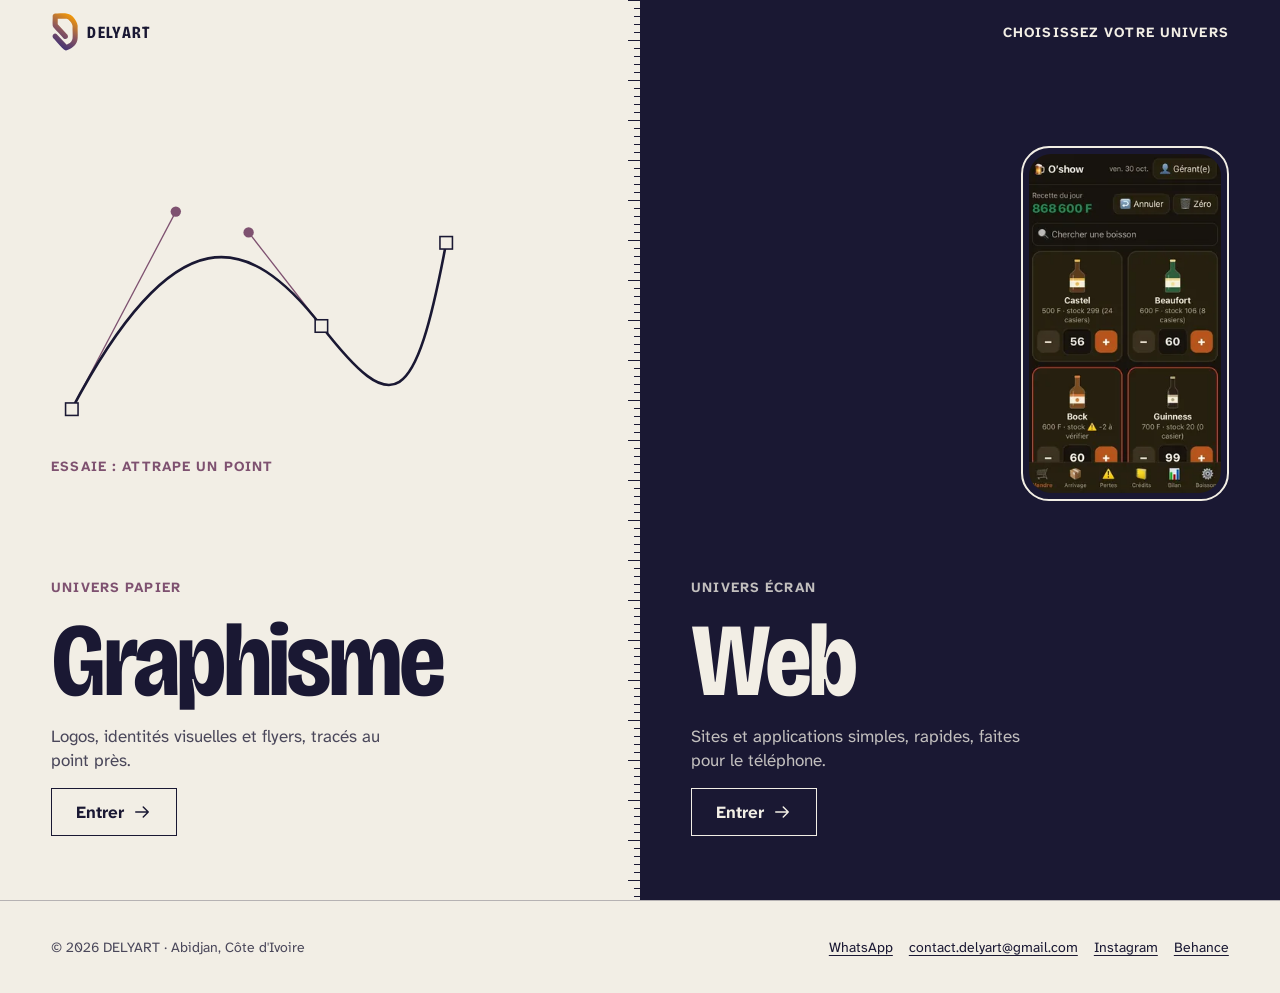
==== commit 8e5f8ad8: "Add files via upload" ====
--- a/index.html
+++ b/index.html
@@ -19,9 +19,9 @@
 <link rel="preload" href="assets/fonts/atkinson-hyperlegible-next-latin.woff2" as="font" type="font/woff2" crossorigin>
 <link rel="stylesheet" href="assets/delyart.css">
 <!-- « js » = JavaScript actif ; « anim » = le visiteur accepte le mouvement. Sans eux, tout reste visible et statique. -->
-<script>document.documentElement.classList.add('js');if(!matchMedia('(prefers-reduced-motion: reduce)').matches)document.documentElement.classList.add('anim')</script>
+<script src="assets/boot.js"></script>
 <script src="assets/delyart.js" defer></script>
-<script type="application/ld+json">{"@context": "https://schema.org", "@type": "ProfessionalService", "name": "DELYART", "description": "Graphiste indépendant et web designer à Abidjan : logos, identités visuelles, flyers, sites et applications.", "url": "https://delyart.jardelehouman.workers.dev/", "image": "https://delyart.jardelehouman.workers.dev/images/og-delyart.png", "email": "jardelehouman5@gmail.com", "areaServed": "Côte d'Ivoire", "address": {"@type": "PostalAddress", "addressLocality": "Abidjan", "addressCountry": "CI"}, "sameAs": ["https://instagram.com/delyart", "https://behance.net/delyart"]}</script>
+<script type="application/ld+json">{"@context": "https://schema.org", "@type": "ProfessionalService", "name": "DELYART", "description": "Graphiste indépendant et web designer à Abidjan : logos, identités visuelles, flyers, sites et applications.", "url": "https://delyart.jardelehouman.workers.dev/", "image": "https://delyart.jardelehouman.workers.dev/images/og-delyart.png", "email": "contact.delyart@gmail.com", "areaServed": "Côte d'Ivoire", "address": {"@type": "PostalAddress", "addressLocality": "Abidjan", "addressCountry": "CI"}, "sameAs": ["https://instagram.com/delyart", "https://behance.net/delyart"]}</script>
 </head>
 <body class="theme-papier accueil">
 <a class="evitement" href="#univers">Aller au choix des univers</a>
@@ -84,7 +84,7 @@
     </a>
   </div>
 </main>
-<footer class="pied theme-papier" style="margin-top:0">
+<footer class="pied theme-papier u-mt0">
   <div class="cadre pied-in">
     <p>© <span data-annee>2026</span> DELYART · Abidjan, Côte d'Ivoire</p>
     <ul>
--- a/assets/delyart.css
+++ b/assets/delyart.css
@@ -433,6 +433,45 @@
 .js.anim .logo-jeu .glisse.saisi{cursor:grabbing}
 @media (min-width:64rem){.logo-jeu{grid-column:8/13;grid-row:2/4;margin-top:0;max-width:none;justify-self:start;width:min(100%,20rem)}}
 
+/* ---------- 11 bis. V14 · Trois petits jeux : la courbe, le téléphone, le tampon ---------- */
+/* Courbe de Bézier de l'accueil : zones de saisie invisibles, curseur « main » */
+.bez-index .zone-saisie{fill:transparent;stroke:none;display:none}
+.js.anim .bez-index .zone-saisie{display:block;cursor:grab;touch-action:none}
+.js.anim .bez-index .zone-saisie.saisi{cursor:grabbing}
+.astuce-bez{display:none;margin-top:var(--e2);font:700 var(--t1)/1.4 var(--f-texte);letter-spacing:.08em;text-transform:uppercase;color:var(--note);transition:opacity var(--d-2)}
+.js.anim .astuce-bez{display:block}
+.astuce-bez.cache{opacity:0}
+
+/* Téléphone de l'accueil : deux images superposées, fondu enchaîné */
+.mini-tel{position:relative}
+.mini-tel .tel-2{position:absolute;inset:6px;width:calc(100% - 12px);height:calc(100% - 12px)}
+.mini-tel.vivant img{opacity:0;transition:opacity var(--d-3) var(--c-trace)}   /* classe ajoutée par le script : sans lui, l'image reste visible */
+.mini-tel.vivant img.on{opacity:1}
+
+/* Tampon « Bon à tirer » : posé sur l'image, comme sur une épreuve approuvée */
+.tampon{position:absolute;right:6%;bottom:7%;z-index:2;pointer-events:none;transform:rotate(-8deg);transform-origin:60% 60%}
+.tampon b{display:block;padding:.35em .8em .3em;border:3px solid var(--indigo);outline:2px solid var(--indigo);outline-offset:3px;border-radius:4px;
+  font:800 clamp(.95rem,.7rem + 1.4vw,1.75rem)/1 var(--f-titre);letter-spacing:.08em;text-transform:uppercase;white-space:nowrap;
+  color:var(--indigo);background:color-mix(in srgb,var(--papier) 90%,transparent)}
+/* Affiche carrée : le bas porte le bouton, le haut porte le titre */
+/* (la partie haute de l'affiche est pleine : le tampon déborde sur le papier, comme un vrai tampon posé de travers) */
+.aff-carre .tampon{top:-6.5%;bottom:auto;right:5%}
+@media (max-width:40rem){.aff-carre .tampon b{font-size:.8rem}}
+@media (prefers-reduced-motion:no-preference){
+  .anim .tampon{opacity:0;animation:tampon-secours 0s 4s forwards}   /* filet de sécurité si le script ne répond pas */
+  .anim .tampon.pose{opacity:1;animation:tampon-claque 650ms var(--c-pose) both}
+  .anim .tampon.pose::after{content:"";position:absolute;inset:-6px;border:2px solid var(--indigo);border-radius:8px;opacity:0;animation:tampon-onde 700ms 180ms ease-out both}
+  .anim .repere:has(.tampon.pose) img{animation:tampon-secousse 260ms 150ms ease-out both}
+}
+@keyframes tampon-secours{to{opacity:1}}
+@keyframes tampon-claque{
+  0%{opacity:0;transform:rotate(-22deg) scale(2.6)}
+  52%{opacity:1;transform:rotate(-8deg) scale(.92)}
+  72%{transform:rotate(-8deg) scale(1.04)}
+  100%{opacity:1;transform:rotate(-8deg) scale(1)}}
+@keyframes tampon-onde{0%{opacity:.7;transform:scale(1)}100%{opacity:0;transform:scale(1.35)}}
+@keyframes tampon-secousse{0%,100%{transform:none}35%{transform:translateY(3px)}70%{transform:translateY(-1px)}}
+
 /* ---------- 12. Transitions entre pages, mouvement réduit ---------- */
 @view-transition{navigation:auto}
 ::view-transition-old(root),::view-transition-new(root){animation-duration:var(--d-2);animation-timing-function:var(--c-pose)}
@@ -446,3 +485,7 @@
 .page-404 main{display:grid;align-content:center;padding-block:var(--e7)}
 .page-404 .titre-h1{font-size:var(--t6)}
 .page-404 .actions{margin-top:var(--e4)}
+
+/* Classes utilitaires (remplacent les style="" pour respecter la CSP stricte) */
+.u-p0{padding:0}.u-mt0{margin-top:0}.u-mt3{margin-top:var(--e3)}.u-mt4{margin-top:var(--e4)}.u-mt5{margin-top:var(--e5)}.u-nw{white-space:nowrap}
+.sw-ambre{background:#F59E0B}.sw-orange{background:#F7931E}.sw-mauve{background:#8B5A7C}.sw-indigo{background:#3B3490}
